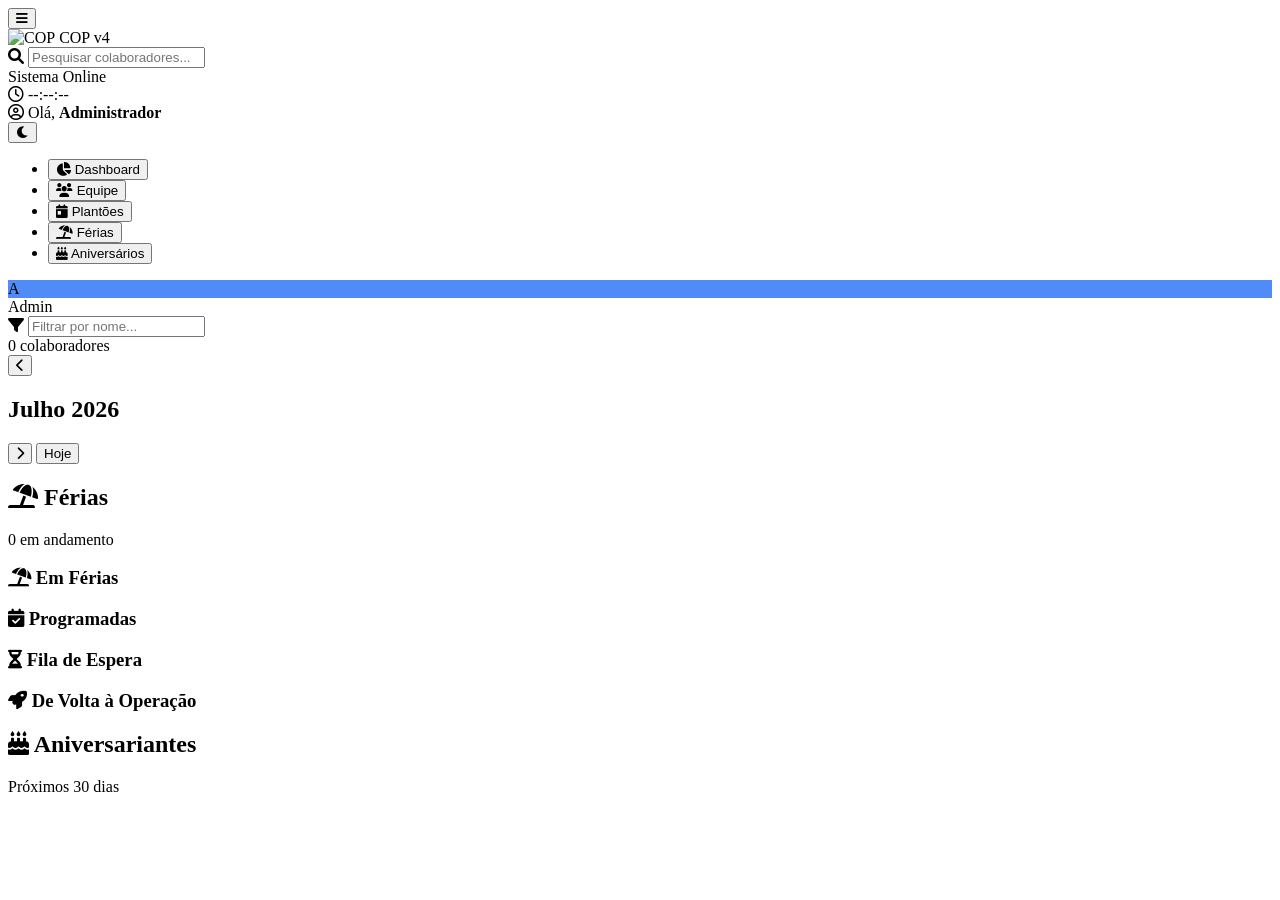
==== index.html @ 7350d695 "Add files via upload" ====
<!DOCTYPE html>
<html lang="pt-BR">
<head>
  <meta charset="UTF-8" />
  <meta name="viewport" content="width=device-width, initial-scale=1.0" />
  <title>Portal COP — v4</title>

  <!-- ===== FONTS & ICONS ===== -->
  <link rel="preconnect" href="https://fonts.googleapis.com" />
  <link rel="preconnect" href="https://fonts.gstatic.com" crossorigin />
  <link href="https://fonts.googleapis.com/css2?family=Inter:opsz,wght@14..32,400;14..32,500;14..32,600;14..32,700&display=swap" rel="stylesheet" />
  <link rel="stylesheet" href="https://cdnjs.cloudflare.com/ajax/libs/font-awesome/6.0.0-beta3/css/all.min.css" />

  <!-- ===== CSS (ETAPAS 2 a 6) ===== -->
  <link rel="stylesheet" href="css/style.css" />
  <link rel="stylesheet" href="css/dashboard.css" />
  <link rel="stylesheet" href="css/components.css" />
  <link rel="stylesheet" href="css/animations.css" />
  <link rel="stylesheet" href="css/dark-theme.css" />
</head>
<body>

  <!-- ============================================================
       HEADER PREMIUM
  ============================================================ -->
  <header class="app-header" id="appHeader">
    <div class="header-left">
      <button class="menu-toggle" id="menuToggle" aria-label="Abrir menu">
        <i class="fas fa-bars"></i>
      </button>
      <div class="logo-area">
        <img src="assets/logo.svg" alt="COP" class="logo-img" />
        <span class="logo-text">COP <span class="logo-version">v4</span></span>
      </div>
      <div class="header-search">
        <i class="fas fa-search search-icon"></i>
        <input type="text" id="globalSearch" placeholder="Pesquisar colaboradores..." />
      </div>
    </div>

    <div class="header-right">
      <div class="header-status">
        <span class="status-dot online"></span>
        <span class="status-label">Sistema Online</span>
      </div>
      <div class="header-clock" id="headerClock">
        <i class="far fa-clock"></i>
        <span id="clockDisplay">--:--:--</span>
      </div>
      <div class="header-greeting" id="greetingDisplay">
        <i class="far fa-user-circle"></i>
        <span>Olá, <strong>Administrador</strong></span>
      </div>
      <button class="theme-toggle" id="themeToggle" aria-label="Alternar tema">
        <i class="fas fa-moon"></i>
      </button>
    </div>
  </header>

  <!-- ============================================================
       LAYOUT PRINCIPAL
  ============================================================ -->
  <div class="app-layout">

    <!-- ===== SIDEBAR ===== -->
    <aside class="app-sidebar" id="appSidebar">
      <nav class="sidebar-nav">
        <ul>
          <li>
            <button class="sidebar-item active" data-tab="dashboard">
              <i class="fas fa-chart-pie"></i>
              <span>Dashboard</span>
            </button>
          </li>
          <li>
            <button class="sidebar-item" data-tab="equipe">
              <i class="fas fa-users"></i>
              <span>Equipe</span>
            </button>
          </li>
          <li>
            <button class="sidebar-item" data-tab="plantoes">
              <i class="fas fa-calendar-day"></i>
              <span>Plantões</span>
            </button>
          </li>
          <li>
            <button class="sidebar-item" data-tab="ferias">
              <i class="fas fa-umbrella-beach"></i>
              <span>Férias</span>
            </button>
          </li>
          <li>
            <button class="sidebar-item" data-tab="aniversarios">
              <i class="fas fa-birthday-cake"></i>
              <span>Aniversários</span>
            </button>
          </li>
        </ul>
      </nav>
      <div class="sidebar-footer">
        <div class="user-mini">
          <div class="avatar" style="background:#4f8cf7;">A</div>
          <span>Admin</span>
        </div>
      </div>
    </aside>

    <!-- ===== CONTEÚDO PRINCIPAL ===== -->
    <main class="app-content">

      <!-- ============================================================
           DASHBOARD
      ============================================================ -->
      <section class="tab-panel active" id="panel-dashboard">
     <div class="dashboard-grid" id="dashboardGrid">
         <div class="dashboard-card" id="card-colaboradores"></div>
         <div class="dashboard-card" id="card-plantoes-mes"></div>
         <div class="dashboard-card" id="card-ferias"></div>
         <div class="dashboard-card" id="card-aniversariantes"></div>
         <div class="dashboard-card" id="card-proximo-fds"></div>
         <div class="dashboard-card" id="card-avisos"></div>
    </div>        
        
      </section>

      <!-- ============================================================
           EQUIPE
      ============================================================ -->
      <section class="tab-panel" id="panel-equipe">
        <div class="team-toolbar">
          <div class="team-filter">
            <i class="fas fa-filter"></i>
            <input type="text" id="teamFilter" placeholder="Filtrar por nome..." />
          </div>
          <span class="team-count" id="teamCount">0 colaboradores</span>
        </div>
        <div class="team-grid" id="teamGrid"></div>
      </section>

      <!-- ============================================================
           PLANTÕES
      ============================================================ -->
      <section class="tab-panel" id="panel-plantoes">
        <div class="plantao-month-nav">
          <button id="plantPrev"><i class="fas fa-chevron-left"></i></button>
          <h2 id="plantMonthTitle">Julho 2026</h2>
          <button id="plantNext"><i class="fas fa-chevron-right"></i></button>
          <button id="plantToday" class="btn-today">Hoje</button>
        </div>
        <div id="plantaoContainer"></div>
      </section>

      <!-- ============================================================
           FÉRIAS
      ============================================================ -->
      <section class="tab-panel" id="panel-ferias">
        <div class="ferias-header">
          <h2><i class="fas fa-umbrella-beach"></i> Férias</h2>
          <span class="ferias-stats" id="feriasStats">0 em andamento</span>
        </div>

        <div class="ferias-kpis" id="feriasKpis"></div>

        <div class="ferias-section">
          <h3 class="ferias-section-title"><i class="fas fa-umbrella-beach"></i> Em Férias</h3>
          <div class="ferias-cards-grid" id="feriasEmAndamento"></div>
        </div>

        <div class="ferias-section">
          <h3 class="ferias-section-title"><i class="fas fa-calendar-check"></i> Programadas</h3>
          <div class="ferias-cards-grid" id="feriasProgramadas"></div>
        </div>

        <div class="ferias-section">
          <h3 class="ferias-section-title"><i class="fas fa-hourglass-half"></i> Fila de Espera</h3>
          <div class="ferias-cards-grid" id="feriasFilaEspera"></div>
        </div>

        <div class="ferias-section">
          <h3 class="ferias-section-title"><i class="fas fa-rocket"></i> De Volta à Operação</h3>
          <div class="ferias-cards-grid" id="feriasRetornaram"></div>
        </div>
      </section>

      <!-- ============================================================
           ANIVERSÁRIOS
      ============================================================ -->
      <section class="tab-panel" id="panel-aniversarios">
        <div class="aniversarios-header">
          <h2><i class="fas fa-birthday-cake"></i> Aniversariantes</h2>
          <span class="aniversarios-stats" id="anivStats">Próximos 30 dias</span>
        </div>
        <div class="aniversarios-grid" id="aniversariosGrid"></div>
      </section>

    </main>
  </div>

  <!-- ============================================================
       SCRIPTS (ETAPA 7)
  ============================================================ -->
  <script src="js/theme.js"></script>
  <script src="js/dashboard.js"></script>
  <script src="js/equipe.js"></script>
  <script src="js/plantoes.js"></script>
  <script src="js/ferias.js"></script>
  <script src="js/aniversarios.js"></script>
  <script src="js/app.js"></script>
</body>
</html>
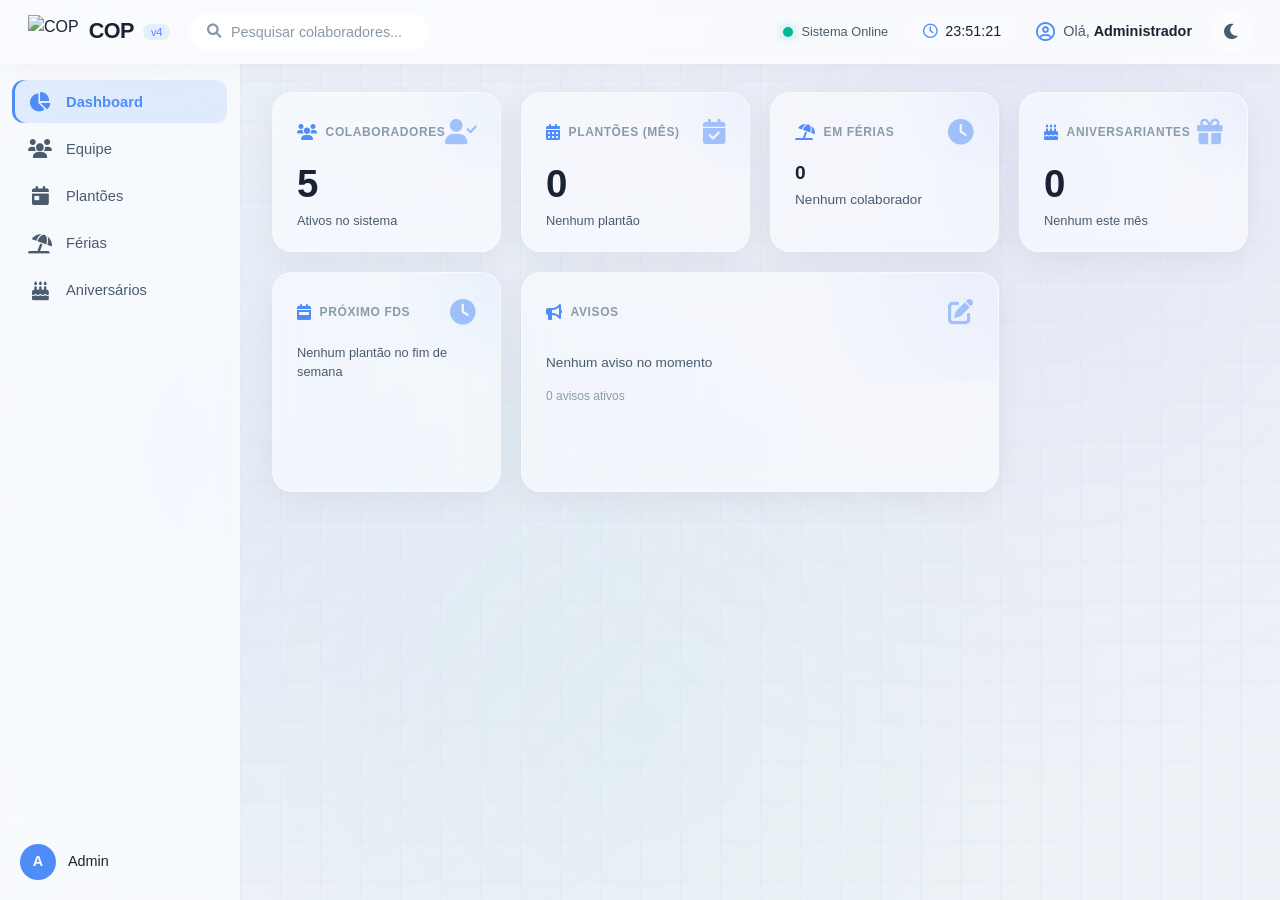
==== commit fc448dfc: "Update index.html" ====
--- a/index.html
+++ b/index.html
@@ -29,7 +29,7 @@
         <i class="fas fa-bars"></i>
       </button>
       <div class="logo-area">
-        <img src="assets/logo.svg" alt="COP" class="logo-img" />
+        <img src="assets/meu-logo.png" alt="COP" class="logo-img" />
         <span class="logo-text">COP <span class="logo-version">v4</span></span>
       </div>
       <div class="header-search">
@@ -208,4 +208,4 @@
   <script src="js/aniversarios.js"></script>
   <script src="js/app.js"></script>
 </body>
-</html>+</html>
--- a/css/style.css
+++ b/css/style.css
@@ -0,0 +1,601 @@
+/* ============================================================
+   css/style.css
+   ETAPA 2 — Layout base + fundo tecnológico + glassmorphism
+   ============================================================ */
+
+/* ===== RESET & VARIÁVEIS ===== */
+* {
+  margin: 0;
+  padding: 0;
+  box-sizing: border-box;
+}
+
+:root {
+  /* Cores primárias */
+  --primary: #4f8cf7;
+  --primary-dark: #3a6bd5;
+  --primary-light: #6da5ff;
+  --primary-glow: rgba(79, 140, 247, 0.3);
+
+  /* Neutras */
+  --bg-body: #eef2f7;
+  --bg-sidebar: rgba(255, 255, 255, 0.65);
+  --bg-glass: rgba(255, 255, 255, 0.55);
+  --bg-glass-hover: rgba(255, 255, 255, 0.75);
+  --border-glass: rgba(255, 255, 255, 0.35);
+  --shadow-glass: 0 8px 32px rgba(0, 0, 0, 0.06);
+  --shadow-hover: 0 16px 48px rgba(0, 0, 0, 0.12);
+
+  /* Texto */
+  --text-primary: #1a2332;
+  --text-secondary: #4a5b6e;
+  --text-muted: #8a9aa8;
+
+  /* Raios */
+  --radius: 20px;
+  --radius-sm: 12px;
+  --radius-xs: 8px;
+
+  /* Transições */
+  --transition: 0.3s cubic-bezier(0.4, 0, 0.2, 1);
+  --transition-slow: 0.6s cubic-bezier(0.4, 0, 0.2, 1);
+
+  /* Fundo tecnológico */
+  --tech-color-1: #4f8cf7;
+  --tech-color-2: #6c5ce7;
+  --tech-color-3: #00b894;
+}
+
+html,
+body {
+  height: 100%;
+  font-family: 'Inter', -apple-system, BlinkMacSystemFont, sans-serif;
+  background: var(--bg-body);
+  color: var(--text-primary);
+  line-height: 1.5;
+  overflow: hidden;
+}
+
+/* ============================================================
+   FUNDO TECNOLÓGICO ANIMADO
+   ============================================================ */
+body::before {
+  content: '';
+  position: fixed;
+  inset: 0;
+  z-index: 0;
+  background:
+    /* Grade tecnológica */
+    linear-gradient(rgba(79, 140, 247, 0.04) 1px, transparent 1px),
+    linear-gradient(90deg, rgba(79, 140, 247, 0.04) 1px, transparent 1px);
+  background-size: 40px 40px;
+  pointer-events: none;
+}
+
+body::after {
+  content: '';
+  position: fixed;
+  inset: 0;
+  z-index: 0;
+  background:
+    radial-gradient(circle at 20% 50%, rgba(79, 140, 247, 0.06) 0%, transparent 50%),
+    radial-gradient(circle at 80% 20%, rgba(108, 92, 231, 0.06) 0%, transparent 50%),
+    radial-gradient(circle at 50% 80%, rgba(0, 184, 148, 0.04) 0%, transparent 50%);
+  pointer-events: none;
+  animation: techPulse 8s ease-in-out infinite alternate;
+}
+
+@keyframes techPulse {
+  0% {
+    opacity: 0.6;
+    transform: scale(1);
+  }
+  100% {
+    opacity: 1;
+    transform: scale(1.02);
+  }
+}
+
+/* Linhas de dados animadas (efeito tech) */
+.tech-lines {
+  position: fixed;
+  inset: 0;
+  z-index: 0;
+  pointer-events: none;
+  overflow: hidden;
+}
+
+.tech-lines span {
+  position: absolute;
+  display: block;
+  width: 1px;
+  height: 100%;
+  background: linear-gradient(to bottom, transparent, rgba(79, 140, 247, 0.08), transparent);
+  animation: techLineMove 12s linear infinite;
+}
+
+.tech-lines span:nth-child(1) {
+  left: 10%;
+  animation-delay: 0s;
+}
+.tech-lines span:nth-child(2) {
+  left: 30%;
+  animation-delay: 2s;
+  height: 80%;
+  top: 10%;
+}
+.tech-lines span:nth-child(3) {
+  left: 55%;
+  animation-delay: 4s;
+}
+.tech-lines span:nth-child(4) {
+  left: 75%;
+  animation-delay: 1s;
+  height: 70%;
+  top: 15%;
+}
+.tech-lines span:nth-child(5) {
+  left: 92%;
+  animation-delay: 3.5s;
+}
+
+@keyframes techLineMove {
+  0% {
+    transform: translateY(-100%);
+    opacity: 0;
+  }
+  10% {
+    opacity: 1;
+  }
+  90% {
+    opacity: 1;
+  }
+  100% {
+    transform: translateY(100%);
+    opacity: 0;
+  }
+}
+
+/* ============================================================
+   LAYOUT PRINCIPAL
+   ============================================================ */
+.app-layout {
+  display: flex;
+  height: calc(100vh - 64px);
+  margin-top: 64px;
+  position: relative;
+  z-index: 1;
+}
+
+.app-content {
+  flex: 1;
+  padding: 28px 32px;
+  overflow-y: auto;
+  background: transparent;
+  position: relative;
+  z-index: 1;
+}
+
+/* ============================================================
+   HEADER PREMIUM
+   ============================================================ */
+.app-header {
+  position: fixed;
+  top: 0;
+  left: 0;
+  right: 0;
+  height: 64px;
+  z-index: 1000;
+  background: rgba(255, 255, 255, 0.72);
+  backdrop-filter: blur(20px) saturate(1.4);
+  border-bottom: 1px solid rgba(255, 255, 255, 0.4);
+  display: flex;
+  align-items: center;
+  justify-content: space-between;
+  padding: 0 28px;
+  box-shadow: 0 4px 24px rgba(0, 0, 0, 0.04);
+}
+
+.header-left {
+  display: flex;
+  align-items: center;
+  gap: 20px;
+  flex: 1;
+}
+
+.menu-toggle {
+  display: none;
+  background: transparent;
+  border: none;
+  font-size: 1.3rem;
+  color: var(--text-secondary);
+  cursor: pointer;
+  padding: 4px 8px;
+  border-radius: var(--radius-xs);
+  transition: var(--transition);
+}
+.menu-toggle:hover {
+  background: rgba(0, 0, 0, 0.05);
+}
+
+.logo-area {
+  display: flex;
+  align-items: center;
+  gap: 10px;
+}
+
+.logo-img {
+  height: 32px;
+  width: auto;
+}
+
+.logo-text {
+  font-size: 1.35rem;
+  font-weight: 700;
+  color: var(--text-primary);
+  letter-spacing: -0.5px;
+}
+.logo-version {
+  font-weight: 400;
+  font-size: 0.7rem;
+  color: var(--primary);
+  background: rgba(79, 140, 247, 0.12);
+  padding: 2px 8px;
+  border-radius: 30px;
+  margin-left: 4px;
+  vertical-align: middle;
+}
+
+.header-search {
+  display: flex;
+  align-items: center;
+  background: rgba(255, 255, 255, 0.5);
+  backdrop-filter: blur(4px);
+  border: 1px solid var(--border-glass);
+  border-radius: 30px;
+  padding: 0 16px;
+  transition: var(--transition);
+  min-width: 220px;
+}
+.header-search:focus-within {
+  background: rgba(255, 255, 255, 0.9);
+  border-color: var(--primary);
+  box-shadow: 0 0 0 4px var(--primary-glow);
+}
+.header-search .search-icon {
+  color: var(--text-muted);
+  font-size: 0.9rem;
+  margin-right: 10px;
+}
+.header-search input {
+  border: none;
+  background: transparent;
+  padding: 10px 0;
+  font-size: 0.9rem;
+  color: var(--text-primary);
+  width: 100%;
+  outline: none;
+  font-family: 'Inter', sans-serif;
+}
+.header-search input::placeholder {
+  color: var(--text-muted);
+}
+
+.header-right {
+  display: flex;
+  align-items: center;
+  gap: 20px;
+  flex-shrink: 0;
+}
+
+.header-status {
+  display: flex;
+  align-items: center;
+  gap: 8px;
+  font-size: 0.8rem;
+  color: var(--text-secondary);
+}
+.status-dot {
+  width: 10px;
+  height: 10px;
+  border-radius: 50%;
+  display: inline-block;
+}
+.status-dot.online {
+  background: #00b894;
+  box-shadow: 0 0 12px rgba(0, 184, 148, 0.5);
+  animation: dotPulse 2s ease-in-out infinite;
+}
+@keyframes dotPulse {
+  0%,
+  100% {
+    opacity: 1;
+    transform: scale(1);
+  }
+  50% {
+    opacity: 0.6;
+    transform: scale(0.85);
+  }
+}
+
+.header-clock {
+  display: flex;
+  align-items: center;
+  gap: 8px;
+  font-size: 0.9rem;
+  font-weight: 500;
+  color: var(--text-primary);
+  background: rgba(255, 255, 255, 0.3);
+  padding: 4px 14px;
+  border-radius: 30px;
+  border: 1px solid var(--border-glass);
+}
+.header-clock i {
+  color: var(--primary);
+}
+
+.header-greeting {
+  display: flex;
+  align-items: center;
+  gap: 8px;
+  font-size: 0.9rem;
+  color: var(--text-secondary);
+}
+.header-greeting i {
+  font-size: 1.2rem;
+  color: var(--primary);
+}
+.header-greeting strong {
+  color: var(--text-primary);
+}
+
+.theme-toggle {
+  background: rgba(255, 255, 255, 0.3);
+  border: 1px solid var(--border-glass);
+  border-radius: 50%;
+  width: 40px;
+  height: 40px;
+  display: flex;
+  align-items: center;
+  justify-content: center;
+  font-size: 1.1rem;
+  color: var(--text-secondary);
+  cursor: pointer;
+  transition: var(--transition);
+}
+.theme-toggle:hover {
+  background: rgba(79, 140, 247, 0.12);
+  color: var(--primary);
+  transform: rotate(12deg);
+}
+
+/* ============================================================
+   SIDEBAR
+   ============================================================ */
+.app-sidebar {
+  width: 240px;
+  min-width: 240px;
+  background: var(--bg-sidebar);
+  backdrop-filter: blur(20px) saturate(1.4);
+  border-right: 1px solid var(--border-glass);
+  display: flex;
+  flex-direction: column;
+  padding: 16px 0 12px 0;
+  transition: var(--transition);
+  z-index: 10;
+  height: 100%;
+  overflow-y: auto;
+}
+
+.sidebar-nav {
+  flex: 1;
+  padding: 0 12px;
+}
+.sidebar-nav ul {
+  list-style: none;
+  display: flex;
+  flex-direction: column;
+  gap: 4px;
+}
+
+.sidebar-item {
+  display: flex;
+  align-items: center;
+  gap: 14px;
+  padding: 12px 16px;
+  width: 100%;
+  border: none;
+  background: transparent;
+  color: var(--text-secondary);
+  font-size: 0.92rem;
+  font-weight: 500;
+  border-radius: var(--radius-sm);
+  cursor: pointer;
+  transition: var(--transition);
+  text-align: left;
+  font-family: 'Inter', sans-serif;
+}
+.sidebar-item i {
+  font-size: 1.2rem;
+  width: 24px;
+  text-align: center;
+  flex-shrink: 0;
+}
+.sidebar-item:hover {
+  background: rgba(79, 140, 247, 0.08);
+  color: var(--text-primary);
+}
+.sidebar-item.active {
+  background: rgba(79, 140, 247, 0.14);
+  color: var(--primary);
+  font-weight: 600;
+  box-shadow: inset 3px 0 0 var(--primary);
+}
+
+.sidebar-footer {
+  padding: 12px 16px 0 16px;
+  border-top: 1px solid var(--border-glass);
+  margin-top: 8px;
+}
+.user-mini {
+  display: flex;
+  align-items: center;
+  gap: 12px;
+  padding: 8px 4px;
+}
+.user-mini .avatar {
+  width: 36px;
+  height: 36px;
+  border-radius: 50%;
+  display: flex;
+  align-items: center;
+  justify-content: center;
+  color: #fff;
+  font-weight: 700;
+  font-size: 0.9rem;
+  flex-shrink: 0;
+}
+.user-mini span {
+  font-size: 0.9rem;
+  font-weight: 500;
+  color: var(--text-primary);
+}
+
+/* ============================================================
+   GLASSMORPHISM (utilitários)
+   ============================================================ */
+.glass {
+  background: var(--bg-glass);
+  backdrop-filter: blur(12px) saturate(1.3);
+  border: 1px solid var(--border-glass);
+  border-radius: var(--radius);
+  box-shadow: var(--shadow-glass);
+  transition: var(--transition);
+}
+.glass:hover {
+  background: var(--bg-glass-hover);
+  box-shadow: var(--shadow-hover);
+}
+
+/* ============================================================
+   TABS
+   ============================================================ */
+.tab-panel {
+  display: none;
+  animation: fadeSlideIn 0.4s ease;
+}
+.tab-panel.active {
+  display: block;
+}
+
+@keyframes fadeSlideIn {
+  0% {
+    opacity: 0;
+    transform: translateY(12px);
+  }
+  100% {
+    opacity: 1;
+    transform: translateY(0);
+  }
+}
+
+/* ============================================================
+   SCROLLBAR PERSONALIZADA
+   ============================================================ */
+.app-content::-webkit-scrollbar,
+.app-sidebar::-webkit-scrollbar {
+  width: 5px;
+}
+.app-content::-webkit-scrollbar-track,
+.app-sidebar::-webkit-scrollbar-track {
+  background: transparent;
+}
+.app-content::-webkit-scrollbar-thumb,
+.app-sidebar::-webkit-scrollbar-thumb {
+  background: rgba(79, 140, 247, 0.3);
+  border-radius: 10px;
+}
+.app-content::-webkit-scrollbar-thumb:hover,
+.app-sidebar::-webkit-scrollbar-thumb:hover {
+  background: rgba(79, 140, 247, 0.5);
+}
+
+/* ============================================================
+   RESPONSIVIDADE
+   ============================================================ */
+@media (max-width: 1024px) {
+  .app-content {
+    padding: 20px;
+  }
+  .header-search {
+    min-width: 140px;
+  }
+}
+
+@media (max-width: 768px) {
+  .app-header {
+    padding: 0 16px;
+  }
+  .menu-toggle {
+    display: block;
+  }
+  .header-search {
+    display: none;
+  }
+  .header-greeting {
+    display: none;
+  }
+  .header-status {
+    display: none;
+  }
+  .app-sidebar {
+    position: fixed;
+    top: 64px;
+    left: -280px;
+    width: 280px;
+    min-width: 280px;
+    height: calc(100vh - 64px);
+    border-right: 1px solid var(--border-glass);
+    border-radius: 0 16px 16px 0;
+    transition: left 0.3s cubic-bezier(0.4, 0, 0.2, 1);
+  }
+  .app-sidebar.open {
+    left: 0;
+  }
+  .app-content {
+    padding: 16px;
+  }
+  .app-layout {
+    margin-top: 64px;
+    height: calc(100vh - 64px);
+  }
+  .header-clock {
+    font-size: 0.75rem;
+    padding: 2px 10px;
+  }
+  .logo-text {
+    font-size: 1.1rem;
+  }
+  .logo-version {
+    font-size: 0.6rem;
+  }
+}
+
+@media (max-width: 480px) {
+  .app-header {
+    padding: 0 12px;
+  }
+  .header-clock span {
+    display: none;
+  }
+  .header-clock i {
+    margin-right: 0;
+  }
+  .app-content {
+    padding: 12px;
+  }
+  .sidebar-item {
+    font-size: 0.85rem;
+    padding: 10px 12px;
+  }
+}
--- a/css/dashboard.css
+++ b/css/dashboard.css
@@ -0,0 +1,417 @@
+/* ============================================================
+   css/dashboard.css
+   ETAPA 3 — Cards, KPIs, gráficos SVG
+   ============================================================ */
+
+/* ===== DASHBOARD GRID ===== */
+.dashboard-grid {
+  display: grid;
+  grid-template-columns: repeat(4, 1fr);
+  gap: 20px;
+  margin-bottom: 28px;
+}
+
+/* ===== CARDS ===== */
+.dashboard-card {
+  background: var(--bg-glass);
+  backdrop-filter: blur(12px) saturate(1.3);
+  border: 1px solid var(--border-glass);
+  border-radius: var(--radius);
+  padding: 20px 24px;
+  box-shadow: var(--shadow-glass);
+  transition: var(--transition);
+  position: relative;
+  overflow: hidden;
+  min-height: 120px;
+  display: flex;
+  flex-direction: column;
+}
+.dashboard-card:hover {
+  transform: translateY(-4px);
+  box-shadow: var(--shadow-hover);
+  background: var(--bg-glass-hover);
+}
+
+/* Efeito de brilho no canto */
+.dashboard-card::after {
+  content: '';
+  position: absolute;
+  top: -50%;
+  right: -50%;
+  width: 100%;
+  height: 100%;
+  background: radial-gradient(circle, rgba(79, 140, 247, 0.06) 0%, transparent 70%);
+  pointer-events: none;
+  transition: var(--transition);
+}
+.dashboard-card:hover::after {
+  transform: scale(1.2);
+}
+
+.dashboard-card .card-header {
+  display: flex;
+  align-items: center;
+  justify-content: space-between;
+  margin-bottom: 8px;
+}
+.dashboard-card .card-title {
+  font-size: 0.75rem;
+  text-transform: uppercase;
+  letter-spacing: 0.05em;
+  color: var(--text-muted);
+  font-weight: 600;
+  display: flex;
+  align-items: center;
+  gap: 8px;
+}
+.dashboard-card .card-title i {
+  font-size: 1rem;
+  color: var(--primary);
+}
+.dashboard-card .card-icon {
+  font-size: 1.6rem;
+  color: var(--primary);
+  opacity: 0.5;
+}
+
+.dashboard-card .card-value {
+  font-size: 2.4rem;
+  font-weight: 700;
+  color: var(--text-primary);
+  line-height: 1.2;
+  margin-top: 2px;
+}
+.dashboard-card .card-value .suffix {
+  font-size: 1rem;
+  font-weight: 400;
+  color: var(--text-muted);
+  margin-left: 4px;
+}
+
+.dashboard-card .card-sub {
+  font-size: 0.8rem;
+  color: var(--text-secondary);
+  margin-top: 4px;
+}
+
+.dashboard-card .card-trend {
+  display: inline-flex;
+  align-items: center;
+  gap: 4px;
+  font-size: 0.75rem;
+  font-weight: 600;
+  padding: 2px 10px;
+  border-radius: 30px;
+  margin-top: 6px;
+}
+.dashboard-card .card-trend.up {
+  color: #00b894;
+  background: rgba(0, 184, 148, 0.12);
+}
+.dashboard-card .card-trend.down {
+  color: #e17055;
+  background: rgba(225, 112, 85, 0.12);
+}
+
+/* ===== KPI ANIMADO ===== */
+.kpi-number {
+  display: inline-block;
+  animation: kpiCount 1.2s ease-out forwards;
+}
+@keyframes kpiCount {
+  0% {
+    opacity: 0;
+    transform: scale(0.6);
+  }
+  60% {
+    opacity: 1;
+    transform: scale(1.05);
+  }
+  100% {
+    transform: scale(1);
+  }
+}
+
+/* ===== CARDS ESPECÍFICOS ===== */
+.dashboard-card.highlight {
+  background: linear-gradient(135deg, rgba(79, 140, 247, 0.08), rgba(108, 92, 231, 0.08));
+  border-color: var(--primary);
+}
+.dashboard-card.highlight .card-value {
+  color: var(--primary);
+}
+
+/* ===== GRÁFICOS ===== */
+.charts-row {
+  display: grid;
+  grid-template-columns: 1fr 1fr;
+  gap: 24px;
+  margin-bottom: 28px;
+}
+
+.chart-card {
+  background: var(--bg-glass);
+  backdrop-filter: blur(12px) saturate(1.3);
+  border: 1px solid var(--border-glass);
+  border-radius: var(--radius);
+  padding: 20px 24px;
+  box-shadow: var(--shadow-glass);
+  transition: var(--transition);
+}
+.chart-card:hover {
+  box-shadow: var(--shadow-hover);
+  background: var(--bg-glass-hover);
+}
+
+.chart-header {
+  display: flex;
+  align-items: center;
+  justify-content: space-between;
+  margin-bottom: 16px;
+}
+.chart-header h3 {
+  font-size: 0.95rem;
+  font-weight: 600;
+  color: var(--text-primary);
+  display: flex;
+  align-items: center;
+  gap: 8px;
+}
+.chart-header h3 i {
+  color: var(--primary);
+  font-size: 1rem;
+}
+.chart-badge {
+  font-size: 0.7rem;
+  font-weight: 600;
+  color: var(--text-muted);
+  background: rgba(0, 0, 0, 0.04);
+  padding: 2px 12px;
+  border-radius: 30px;
+}
+
+.chart-body {
+  width: 100%;
+  height: 160px;
+  display: flex;
+  align-items: flex-end;
+  justify-content: center;
+}
+
+.chart-body svg {
+  width: 100%;
+  height: 100%;
+  display: block;
+}
+
+/* Estilos para barras do gráfico */
+.bar-group {
+  transition: var(--transition);
+}
+.bar-group:hover {
+  opacity: 0.8;
+}
+.bar-rect {
+  rx: 4;
+  transition: var(--transition);
+}
+.bar-rect:hover {
+  filter: brightness(1.2);
+}
+.bar-label {
+  font-size: 8px;
+  fill: var(--text-muted);
+  font-weight: 500;
+  text-anchor: middle;
+}
+
+/* Linhas do gráfico de férias */
+.line-chart {
+  stroke: var(--primary);
+  stroke-width: 2.5;
+  fill: none;
+  stroke-linecap: round;
+  stroke-linejoin: round;
+}
+.line-chart-area {
+  fill: url(#areaGrad);
+  opacity: 0.2;
+}
+.dot-chart {
+  fill: var(--primary);
+  stroke: #fff;
+  stroke-width: 2;
+  transition: var(--transition);
+}
+.dot-chart:hover {
+  r: 6;
+  fill: var(--primary-dark);
+}
+
+/* ===== CALENDÁRIO PREVIEW ===== */
+.calendar-preview {
+  background: var(--bg-glass);
+  backdrop-filter: blur(12px) saturate(1.3);
+  border: 1px solid var(--border-glass);
+  border-radius: var(--radius);
+  padding: 20px 24px;
+  box-shadow: var(--shadow-glass);
+  transition: var(--transition);
+  margin-top: 8px;
+}
+.calendar-preview:hover {
+  box-shadow: var(--shadow-hover);
+  background: var(--bg-glass-hover);
+}
+
+.calendar-header {
+  display: flex;
+  align-items: center;
+  justify-content: space-between;
+  margin-bottom: 16px;
+}
+.calendar-header button {
+  background: rgba(255, 255, 255, 0.3);
+  border: 1px solid var(--border-glass);
+  border-radius: 50%;
+  width: 32px;
+  height: 32px;
+  display: flex;
+  align-items: center;
+  justify-content: center;
+  cursor: pointer;
+  color: var(--text-secondary);
+  transition: var(--transition);
+}
+.calendar-header button:hover {
+  background: var(--primary);
+  color: #fff;
+  border-color: var(--primary);
+}
+.calendar-header span {
+  font-weight: 600;
+  font-size: 1rem;
+  color: var(--text-primary);
+}
+
+.calendar-grid {
+  display: grid;
+  grid-template-columns: repeat(7, 1fr);
+  gap: 4px;
+}
+.calendar-grid .cal-day-name {
+  font-size: 0.65rem;
+  text-transform: uppercase;
+  color: var(--text-muted);
+  font-weight: 600;
+  text-align: center;
+  padding: 6px 0;
+}
+.calendar-grid .cal-day {
+  text-align: center;
+  padding: 6px 0;
+  font-size: 0.85rem;
+  font-weight: 500;
+  color: var(--text-secondary);
+  border-radius: var(--radius-xs);
+  transition: var(--transition);
+  cursor: default;
+}
+.calendar-grid .cal-day:hover {
+  background: rgba(79, 140, 247, 0.08);
+}
+.calendar-grid .cal-day.today {
+  background: var(--primary);
+  color: #fff;
+  font-weight: 700;
+  box-shadow: 0 4px 12px var(--primary-glow);
+}
+.calendar-grid .cal-day.other-month {
+  color: var(--text-muted);
+  opacity: 0.4;
+}
+.calendar-grid .cal-day.has-event {
+  position: relative;
+}
+.calendar-grid .cal-day.has-event::after {
+  content: '';
+  position: absolute;
+  bottom: 2px;
+  left: 50%;
+  transform: translateX(-50%);
+  width: 4px;
+  height: 4px;
+  border-radius: 50%;
+  background: var(--primary);
+}
+/* ===== CARD DE AVISOS (maior, destacado) ===== */
+#card-avisos {
+  grid-column: span 2;
+  min-height: 220px;
+}
+
+@media (max-width: 1024px) {
+  #card-avisos {
+    grid-column: span 2;
+  }
+}
+
+@media (max-width: 768px) {
+  #card-avisos {
+    grid-column: span 1;
+    min-height: auto;
+  }
+}
+
+/* ===== RESPONSIVIDADE ===== */
+@media (max-width: 1200px) {
+  .dashboard-grid {
+    grid-template-columns: repeat(2, 1fr);
+  }
+  .charts-row {
+    grid-template-columns: 1fr;
+  }
+}
+
+@media (max-width: 768px) {
+  .dashboard-grid {
+    grid-template-columns: 1fr;
+    gap: 16px;
+  }
+  .dashboard-card {
+    padding: 16px 20px;
+    min-height: 100px;
+  }
+  .dashboard-card .card-value {
+    font-size: 1.8rem;
+  }
+  .chart-card {
+    padding: 16px;
+  }
+  .chart-body {
+    height: 120px;
+  }
+  .calendar-preview {
+    padding: 16px;
+  }
+  .calendar-grid .cal-day {
+    font-size: 0.75rem;
+    padding: 4px 0;
+  }
+}
+
+@media (max-width: 480px) {
+  .dashboard-card .card-value {
+    font-size: 1.5rem;
+  }
+  .dashboard-card .card-title {
+    font-size: 0.65rem;
+  }
+  .chart-header h3 {
+    font-size: 0.85rem;
+  }
+  .calendar-grid .cal-day {
+    font-size: 0.7rem;
+    padding: 2px 0;
+  }
+}
--- a/css/components.css
+++ b/css/components.css
@@ -0,0 +1,676 @@
+/* ============================================================
+   css/components.css
+   ETAPA 4 — Equipe, Férias, Plantões, Aniversários
+   (com ajustes para card Avisos)
+   ============================================================ */
+
+/* ============================================================
+   EQUIPE
+   ============================================================ */
+.team-toolbar {
+  display: flex;
+  align-items: center;
+  justify-content: space-between;
+  gap: 16px;
+  margin-bottom: 24px;
+  flex-wrap: wrap;
+}
+
+.team-filter {
+  display: flex;
+  align-items: center;
+  background: var(--bg-glass);
+  backdrop-filter: blur(4px);
+  border: 1px solid var(--border-glass);
+  border-radius: 30px;
+  padding: 0 16px;
+  transition: var(--transition);
+  flex: 1;
+  max-width: 320px;
+}
+.team-filter:focus-within {
+  background: rgba(255, 255, 255, 0.9);
+  border-color: var(--primary);
+  box-shadow: 0 0 0 4px var(--primary-glow);
+}
+.team-filter i {
+  color: var(--text-muted);
+  margin-right: 10px;
+  font-size: 0.9rem;
+}
+.team-filter input {
+  border: none;
+  background: transparent;
+  padding: 10px 0;
+  font-size: 0.9rem;
+  color: var(--text-primary);
+  width: 100%;
+  outline: none;
+  font-family: 'Inter', sans-serif;
+}
+.team-filter input::placeholder {
+  color: var(--text-muted);
+}
+
+.team-count {
+  font-size: 0.85rem;
+  color: var(--text-muted);
+  font-weight: 500;
+  white-space: nowrap;
+}
+
+.team-grid {
+  display: grid;
+  grid-template-columns: repeat(auto-fill, minmax(260px, 1fr));
+  gap: 20px;
+}
+
+.team-card {
+  background: var(--bg-glass);
+  backdrop-filter: blur(12px) saturate(1.3);
+  border: 1px solid var(--border-glass);
+  border-radius: var(--radius-sm);
+  padding: 20px 24px;
+  box-shadow: var(--shadow-glass);
+  transition: var(--transition);
+  display: flex;
+  align-items: center;
+  gap: 16px;
+}
+.team-card:hover {
+  transform: translateY(-3px);
+  box-shadow: var(--shadow-hover);
+  background: var(--bg-glass-hover);
+}
+
+.team-card .avatar {
+  width: 52px;
+  height: 52px;
+  border-radius: 50%;
+  display: flex;
+  align-items: center;
+  justify-content: center;
+  font-size: 1.4rem;
+  font-weight: 700;
+  color: #fff;
+  flex-shrink: 0;
+  background: var(--primary);
+  position: relative;
+}
+.team-card .avatar .status-badge {
+  position: absolute;
+  bottom: 0;
+  right: 0;
+  width: 14px;
+  height: 14px;
+  border-radius: 50%;
+  border: 2px solid #fff;
+}
+.team-card .avatar .status-badge.online {
+  background: #00b894;
+}
+.team-card .avatar .status-badge.offline {
+  background: #b2bec3;
+}
+
+.team-card .team-info {
+  flex: 1;
+  min-width: 0;
+}
+.team-card .team-name {
+  font-weight: 700;
+  font-size: 1rem;
+  color: var(--text-primary);
+  margin-bottom: 2px;
+}
+.team-card .team-horario {
+  font-size: 0.82rem;
+  color: var(--text-secondary);
+  display: flex;
+  align-items: center;
+  gap: 6px;
+}
+.team-card .team-horario i {
+  color: var(--primary);
+  font-size: 0.75rem;
+}
+.team-card .team-role {
+  font-size: 0.7rem;
+  text-transform: uppercase;
+  letter-spacing: 0.04em;
+  color: var(--text-muted);
+  background: rgba(0, 0, 0, 0.04);
+  padding: 2px 10px;
+  border-radius: 30px;
+  display: inline-block;
+  margin-top: 4px;
+}
+
+/* ============================================================
+   PLANTÕES
+   ============================================================ */
+.plantao-month-nav {
+  display: flex;
+  align-items: center;
+  gap: 12px;
+  margin-bottom: 24px;
+  flex-wrap: wrap;
+}
+.plantao-month-nav button {
+  background: var(--bg-glass);
+  border: 1px solid var(--border-glass);
+  border-radius: 30px;
+  padding: 8px 16px;
+  font-size: 0.9rem;
+  font-weight: 500;
+  color: var(--text-secondary);
+  cursor: pointer;
+  transition: var(--transition);
+  font-family: 'Inter', sans-serif;
+}
+.plantao-month-nav button:hover {
+  background: var(--primary);
+  color: #fff;
+  border-color: var(--primary);
+  box-shadow: 0 4px 12px var(--primary-glow);
+}
+.plantao-month-nav h2 {
+  font-size: 1.3rem;
+  font-weight: 700;
+  color: var(--text-primary);
+  flex: 1;
+  min-width: 120px;
+  text-align: center;
+}
+.plantao-month-nav .btn-today {
+  background: rgba(79, 140, 247, 0.1);
+  color: var(--primary);
+  border-color: var(--primary);
+  font-weight: 600;
+}
+.plantao-month-nav .btn-today:hover {
+  background: var(--primary);
+  color: #fff;
+}
+
+/* Container de plantões */
+#plantaoContainer {
+  display: flex;
+  flex-direction: column;
+  gap: 24px;
+}
+
+.plantao-weekend-group {
+  background: var(--bg-glass);
+  backdrop-filter: blur(12px) saturate(1.3);
+  border: 1px solid var(--border-glass);
+  border-radius: var(--radius);
+  padding: 20px 24px;
+  box-shadow: var(--shadow-glass);
+  transition: var(--transition);
+}
+.plantao-weekend-group:hover {
+  box-shadow: var(--shadow-hover);
+  background: var(--bg-glass-hover);
+}
+
+.plantao-weekend-group h3 {
+  font-size: 1rem;
+  font-weight: 600;
+  color: var(--text-primary);
+  margin-bottom: 16px;
+  padding-bottom: 12px;
+  border-bottom: 2px solid var(--border-glass);
+  display: flex;
+  align-items: center;
+  gap: 8px;
+}
+.plantao-weekend-group h3 i {
+  color: var(--primary);
+}
+
+.plantao-weekend-row {
+  display: grid;
+  grid-template-columns: 1fr 1fr;
+  gap: 20px;
+}
+
+.plantao-day-block {
+  background: rgba(255, 255, 255, 0.3);
+  border-radius: var(--radius-sm);
+  padding: 16px 18px;
+}
+.plantao-day-block h4 {
+  font-size: 0.9rem;
+  font-weight: 600;
+  color: var(--text-primary);
+  margin-bottom: 4px;
+  display: flex;
+  align-items: center;
+  gap: 6px;
+}
+.plantao-day-block h4 i {
+  color: var(--primary);
+}
+.plantao-day-block .day-date {
+  font-size: 0.8rem;
+  color: var(--text-muted);
+  margin-bottom: 10px;
+}
+
+.plantao-day-block ul {
+  list-style: none;
+  padding: 0;
+  margin: 0;
+}
+.plantao-day-block ul li {
+  display: flex;
+  justify-content: space-between;
+  padding: 6px 0;
+  border-bottom: 1px solid rgba(0, 0, 0, 0.04);
+  font-size: 0.9rem;
+}
+.plantao-day-block ul li:last-child {
+  border-bottom: none;
+}
+.plantao-day-block ul li .colab-name {
+  font-weight: 500;
+  color: var(--text-primary);
+}
+.plantao-day-block ul li .colab-time {
+  color: var(--text-secondary);
+  font-size: 0.8rem;
+}
+.plantao-day-block .no-data {
+  color: var(--text-muted);
+  font-size: 0.85rem;
+  padding: 8px 0;
+  font-style: italic;
+}
+
+/* ============================================================
+   FÉRIAS
+   ============================================================ */
+.ferias-header {
+  display: flex;
+  align-items: center;
+  justify-content: space-between;
+  margin-bottom: 24px;
+  flex-wrap: wrap;
+  gap: 12px;
+}
+.ferias-header h2 {
+  font-size: 1.3rem;
+  font-weight: 700;
+  color: var(--text-primary);
+  display: flex;
+  align-items: center;
+  gap: 10px;
+}
+.ferias-header h2 i {
+  color: var(--primary);
+}
+.ferias-stats {
+  font-size: 0.85rem;
+  color: var(--text-secondary);
+  background: var(--bg-glass);
+  padding: 6px 16px;
+  border-radius: 30px;
+  border: 1px solid var(--border-glass);
+}
+
+.ferias-grid {
+  display: grid;
+  grid-template-columns: repeat(auto-fill, minmax(280px, 1fr));
+  gap: 20px;
+}
+
+.feria-card {
+  background: var(--bg-glass);
+  backdrop-filter: blur(12px) saturate(1.3);
+  border: 1px solid var(--border-glass);
+  border-radius: var(--radius-sm);
+  padding: 20px 24px;
+  box-shadow: var(--shadow-glass);
+  transition: var(--transition);
+  border-left: 4px solid var(--primary);
+}
+.feria-card:hover {
+  transform: translateY(-3px);
+  box-shadow: var(--shadow-hover);
+  background: var(--bg-glass-hover);
+}
+
+.feria-card .feria-top {
+  display: flex;
+  justify-content: space-between;
+  align-items: flex-start;
+  margin-bottom: 8px;
+}
+.feria-card .feria-nome {
+  font-weight: 700;
+  font-size: 1.05rem;
+  color: var(--text-primary);
+}
+.feria-card .feria-status {
+  font-size: 0.65rem;
+  font-weight: 600;
+  text-transform: uppercase;
+  padding: 2px 12px;
+  border-radius: 30px;
+  letter-spacing: 0.03em;
+}
+.feria-card .feria-status.ativa {
+  background: #d4edda;
+  color: #155724;
+}
+.feria-card .feria-status.futura {
+  background: #cce5ff;
+  color: #004085;
+}
+.feria-card .feria-status.passada {
+  background: #f8d7da;
+  color: #721c24;
+}
+
+.feria-card .feria-periodo {
+  font-size: 0.9rem;
+  color: var(--text-secondary);
+  margin-bottom: 8px;
+}
+.feria-card .feria-periodo i {
+  margin-right: 6px;
+  color: var(--primary);
+}
+
+/* Barra de progresso das férias */
+.feria-progress {
+  margin-top: 10px;
+}
+.feria-progress .progress-label {
+  display: flex;
+  justify-content: space-between;
+  font-size: 0.7rem;
+  color: var(--text-muted);
+  margin-bottom: 4px;
+}
+.feria-progress .progress-track {
+  height: 4px;
+  background: rgba(0, 0, 0, 0.06);
+  border-radius: 10px;
+  overflow: hidden;
+}
+.feria-progress .progress-bar {
+  height: 100%;
+  border-radius: 10px;
+  background: linear-gradient(90deg, var(--primary), var(--primary-light));
+  transition: width 1s ease;
+  width: 0%;
+}
+
+/* ============================================================
+   ANIVERSÁRIOS
+   ============================================================ */
+.aniversarios-header {
+  display: flex;
+  align-items: center;
+  justify-content: space-between;
+  margin-bottom: 24px;
+  flex-wrap: wrap;
+  gap: 12px;
+}
+.aniversarios-header h2 {
+  font-size: 1.3rem;
+  font-weight: 700;
+  color: var(--text-primary);
+  display: flex;
+  align-items: center;
+  gap: 10px;
+}
+.aniversarios-header h2 i {
+  color: var(--primary);
+}
+.aniversarios-stats {
+  font-size: 0.85rem;
+  color: var(--text-secondary);
+  background: var(--bg-glass);
+  padding: 6px 16px;
+  border-radius: 30px;
+  border: 1px solid var(--border-glass);
+}
+
+.aniversarios-grid {
+  display: grid;
+  grid-template-columns: repeat(auto-fill, minmax(200px, 1fr));
+  gap: 20px;
+}
+
+.aniversario-card {
+  background: var(--bg-glass);
+  backdrop-filter: blur(12px) saturate(1.3);
+  border: 1px solid var(--border-glass);
+  border-radius: var(--radius-sm);
+  padding: 20px;
+  text-align: center;
+  box-shadow: var(--shadow-glass);
+  transition: var(--transition);
+}
+.aniversario-card:hover {
+  transform: translateY(-4px);
+  box-shadow: var(--shadow-hover);
+  background: var(--bg-glass-hover);
+}
+.aniversario-card.destaque {
+  background: linear-gradient(135deg, rgba(253, 203, 110, 0.15), rgba(253, 203, 110, 0.05));
+  border: 2px solid #fdcb6e;
+}
+
+.aniversario-card .aniversario-avatar {
+  width: 64px;
+  height: 64px;
+  border-radius: 50%;
+  margin: 0 auto 10px;
+  display: flex;
+  align-items: center;
+  justify-content: center;
+  font-size: 2rem;
+  font-weight: 700;
+  color: #fff;
+  background: var(--primary);
+  box-shadow: 0 4px 16px var(--primary-glow);
+}
+.aniversario-card .aniversario-nome {
+  font-weight: 700;
+  font-size: 1rem;
+  color: var(--text-primary);
+}
+.aniversario-card .aniversario-data {
+  font-size: 0.85rem;
+  color: var(--text-secondary);
+  margin-top: 2px;
+}
+.aniversario-card .aniversario-contador {
+  font-size: 0.8rem;
+  font-weight: 600;
+  color: var(--primary);
+  margin-top: 8px;
+  background: rgba(79, 140, 247, 0.08);
+  padding: 4px 12px;
+  border-radius: 30px;
+  display: inline-block;
+}
+/* ============================================================
+   FÉRIAS — KPIs, SEÇÕES E CARDS EXTRAS
+   ============================================================ */
+.ferias-kpis {
+  display: grid;
+  grid-template-columns: repeat(auto-fit, minmax(160px, 1fr));
+  gap: 16px;
+  margin-bottom: 28px;
+}
+.ferias-kpi-card {
+  background: var(--bg-glass);
+  backdrop-filter: blur(12px) saturate(1.3);
+  border: 1px solid var(--border-glass);
+  border-radius: var(--radius-sm);
+  padding: 16px 20px;
+  text-align: center;
+  box-shadow: var(--shadow-glass);
+  transition: var(--transition);
+  border-top: 3px solid var(--primary);
+}
+.ferias-kpi-card:hover {
+  transform: translateY(-3px);
+  box-shadow: var(--shadow-hover);
+}
+.ferias-kpi-card .kpi-icon {
+  font-size: 1.3rem;
+  color: var(--primary);
+  margin-bottom: 6px;
+}
+.ferias-kpi-card .kpi-value {
+  font-size: 1.8rem;
+  font-weight: 700;
+  color: var(--text-primary);
+}
+.ferias-kpi-card .kpi-label {
+  font-size: 0.78rem;
+  color: var(--text-secondary);
+  margin-top: 2px;
+}
+
+.ferias-section {
+  margin-bottom: 32px;
+}
+.ferias-section-title {
+  font-size: 1rem;
+  font-weight: 600;
+  color: var(--text-primary);
+  display: flex;
+  align-items: center;
+  gap: 8px;
+  margin-bottom: 16px;
+  padding-bottom: 10px;
+  border-bottom: 2px solid var(--border-glass);
+}
+.ferias-section-title i {
+  color: var(--primary);
+}
+.ferias-cards-grid {
+  display: grid;
+  grid-template-columns: repeat(auto-fill, minmax(260px, 1fr));
+  gap: 20px;
+}
+.ferias-cards-grid .no-data {
+  color: var(--text-muted);
+  font-style: italic;
+  font-size: 0.9rem;
+  grid-column: 1 / -1;
+}
+
+.feria-card .feria-status.espera {
+  background: rgba(108, 92, 231, 0.12);
+  color: #6c5ce7;
+}
+.feria-card.retorno-card {
+  border-left: 4px solid #00b894;
+}
+.feria-card .feria-mensagem {
+  font-size: 0.85rem;
+  color: var(--text-secondary);
+  font-style: italic;
+  margin-top: 10px;
+  line-height: 1.5;
+}
+
+/* ============================================================
+   CARD DE AVISOS (expandido)
+   ============================================================ */
+.dashboard-card:last-child .card-sub {
+  font-size: 0.75rem;
+  color: var(--text-muted);
+}
+.dashboard-card:last-child ul li {
+  font-size: 0.85rem;
+  color: var(--text-secondary);
+  padding: 6px 0;
+  border-bottom: 1px solid rgba(0, 0, 0, 0.05);
+}
+.dashboard-card:last-child ul li:last-child {
+  border-bottom: none;
+}
+.dashboard-card:last-child ul {
+  margin: 0;
+  padding: 0;
+  list-style: none;
+}
+
+/* ============================================================
+   RESPONSIVIDADE
+   ============================================================ */
+@media (max-width: 1024px) {
+  .plantao-weekend-row {
+    grid-template-columns: 1fr;
+  }
+}
+
+@media (max-width: 768px) {
+  .team-grid,
+  .ferias-grid,
+  .aniversarios-grid {
+    grid-template-columns: 1fr;
+  }
+  .team-toolbar {
+    flex-direction: column;
+    align-items: stretch;
+  }
+  .team-filter {
+    max-width: 100%;
+  }
+  .plantao-month-nav {
+    justify-content: center;
+  }
+  .plantao-month-nav h2 {
+    font-size: 1rem;
+    min-width: 80px;
+  }
+  .plantao-month-nav button {
+    padding: 6px 12px;
+    font-size: 0.8rem;
+  }
+  .plantao-weekend-group {
+    padding: 16px;
+  }
+  .plantao-day-block {
+    padding: 12px;
+  }
+  .ferias-header,
+  .aniversarios-header {
+    flex-direction: column;
+    align-items: flex-start;
+  }
+}
+
+@media (max-width: 480px) {
+  .team-card {
+    flex-direction: column;
+    text-align: center;
+    padding: 16px;
+  }
+  .team-card .team-info {
+    width: 100%;
+  }
+  .team-card .team-horario {
+    justify-content: center;
+  }
+  .plantao-day-block ul li {
+    flex-direction: column;
+    align-items: flex-start;
+    gap: 2px;
+  }
+  .aniversario-card .aniversario-avatar {
+    width: 50px;
+    height: 50px;
+    font-size: 1.6rem;
+  }
+}
--- a/css/animations.css
+++ b/css/animations.css
@@ -0,0 +1,523 @@
+/* ============================================================
+   css/animations.css
+   ETAPA 5 — Todas as animações
+   ============================================================ */
+
+/* ===== ANIMAÇÕES DE ENTRADA ===== */
+@keyframes fadeIn {
+  0% {
+    opacity: 0;
+  }
+  100% {
+    opacity: 1;
+  }
+}
+
+@keyframes fadeInUp {
+  0% {
+    opacity: 0;
+    transform: translateY(20px);
+  }
+  100% {
+    opacity: 1;
+    transform: translateY(0);
+  }
+}
+
+@keyframes fadeInDown {
+  0% {
+    opacity: 0;
+    transform: translateY(-20px);
+  }
+  100% {
+    opacity: 1;
+    transform: translateY(0);
+  }
+}
+
+@keyframes fadeInLeft {
+  0% {
+    opacity: 0;
+    transform: translateX(-30px);
+  }
+  100% {
+    opacity: 1;
+    transform: translateX(0);
+  }
+}
+
+@keyframes fadeInRight {
+  0% {
+    opacity: 0;
+    transform: translateX(30px);
+  }
+  100% {
+    opacity: 1;
+    transform: translateX(0);
+  }
+}
+
+@keyframes scaleIn {
+  0% {
+    opacity: 0;
+    transform: scale(0.85);
+  }
+  100% {
+    opacity: 1;
+    transform: scale(1);
+  }
+}
+
+@keyframes slideUp {
+  0% {
+    opacity: 0;
+    transform: translateY(40px) scale(0.95);
+  }
+  100% {
+    opacity: 1;
+    transform: translateY(0) scale(1);
+  }
+}
+
+/* ===== ANIMAÇÕES DE CARDS ===== */
+.dashboard-card {
+  animation: fadeInUp 0.6s ease forwards;
+  opacity: 0;
+}
+.dashboard-card:nth-child(1) {
+  animation-delay: 0.05s;
+}
+.dashboard-card:nth-child(2) {
+  animation-delay: 0.10s;
+}
+.dashboard-card:nth-child(3) {
+  animation-delay: 0.15s;
+}
+.dashboard-card:nth-child(4) {
+  animation-delay: 0.20s;
+}
+.dashboard-card:nth-child(5) {
+  animation-delay: 0.25s;
+}
+.dashboard-card:nth-child(6) {
+  animation-delay: 0.30s;
+}
+
+.chart-card {
+  animation: fadeInUp 0.7s ease forwards;
+  opacity: 0;
+}
+.chart-card:nth-child(1) {
+  animation-delay: 0.15s;
+}
+.chart-card:nth-child(2) {
+  animation-delay: 0.25s;
+}
+
+.calendar-preview {
+  animation: fadeInUp 0.7s ease forwards;
+  opacity: 0;
+  animation-delay: 0.2s;
+}
+
+.team-card {
+  animation: scaleIn 0.4s ease forwards;
+  opacity: 0;
+}
+.team-card:nth-child(1) {
+  animation-delay: 0.02s;
+}
+.team-card:nth-child(2) {
+  animation-delay: 0.04s;
+}
+.team-card:nth-child(3) {
+  animation-delay: 0.06s;
+}
+.team-card:nth-child(4) {
+  animation-delay: 0.08s;
+}
+.team-card:nth-child(5) {
+  animation-delay: 0.10s;
+}
+.team-card:nth-child(6) {
+  animation-delay: 0.12s;
+}
+.team-card:nth-child(7) {
+  animation-delay: 0.14s;
+}
+.team-card:nth-child(8) {
+  animation-delay: 0.16s;
+}
+.team-card:nth-child(9) {
+  animation-delay: 0.18s;
+}
+.team-card:nth-child(10) {
+  animation-delay: 0.20s;
+}
+.team-card:nth-child(11) {
+  animation-delay: 0.22s;
+}
+.team-card:nth-child(12) {
+  animation-delay: 0.24s;
+}
+
+.feria-card {
+  animation: fadeInLeft 0.5s ease forwards;
+  opacity: 0;
+}
+.feria-card:nth-child(1) {
+  animation-delay: 0.05s;
+}
+.feria-card:nth-child(2) {
+  animation-delay: 0.10s;
+}
+.feria-card:nth-child(3) {
+  animation-delay: 0.15s;
+}
+.feria-card:nth-child(4) {
+  animation-delay: 0.20s;
+}
+.feria-card:nth-child(5) {
+  animation-delay: 0.25s;
+}
+.feria-card:nth-child(6) {
+  animation-delay: 0.30s;
+}
+
+.aniversario-card {
+  animation: fadeInRight 0.5s ease forwards;
+  opacity: 0;
+}
+.aniversario-card:nth-child(1) {
+  animation-delay: 0.05s;
+}
+.aniversario-card:nth-child(2) {
+  animation-delay: 0.10s;
+}
+.aniversario-card:nth-child(3) {
+  animation-delay: 0.15s;
+}
+.aniversario-card:nth-child(4) {
+  animation-delay: 0.20s;
+}
+.aniversario-card:nth-child(5) {
+  animation-delay: 0.25s;
+}
+.aniversario-card:nth-child(6) {
+  animation-delay: 0.30s;
+}
+.aniversario-card:nth-child(7) {
+  animation-delay: 0.35s;
+}
+.aniversario-card:nth-child(8) {
+  animation-delay: 0.40s;
+}
+.aniversario-card:nth-child(9) {
+  animation-delay: 0.45s;
+}
+.aniversario-card:nth-child(10) {
+  animation-delay: 0.50s;
+}
+
+.plantao-weekend-group {
+  animation: slideUp 0.6s ease forwards;
+  opacity: 0;
+}
+.plantao-weekend-group:nth-child(1) {
+  animation-delay: 0.08s;
+}
+.plantao-weekend-group:nth-child(2) {
+  animation-delay: 0.16s;
+}
+.plantao-weekend-group:nth-child(3) {
+  animation-delay: 0.24s;
+}
+.plantao-weekend-group:nth-child(4) {
+  animation-delay: 0.32s;
+}
+.plantao-weekend-group:nth-child(5) {
+  animation-delay: 0.40s;
+}
+
+/* ===== ANIMAÇÕES DE HOVER ===== */
+.dashboard-card,
+.chart-card,
+.calendar-preview,
+.team-card,
+.feria-card,
+.aniversario-card,
+.plantao-weekend-group {
+  transition: transform 0.3s cubic-bezier(0.4, 0, 0.2, 1),
+              box-shadow 0.3s cubic-bezier(0.4, 0, 0.2, 1),
+              background 0.3s ease;
+}
+
+/* Efeito de elevação suave */
+.dashboard-card:hover,
+.chart-card:hover,
+.calendar-preview:hover,
+.team-card:hover,
+.feria-card:hover,
+.aniversario-card:hover,
+.plantao-weekend-group:hover {
+  transform: translateY(-6px) scale(1.005);
+  box-shadow: 0 20px 60px rgba(0, 0, 0, 0.10);
+}
+
+/* ===== ANIMAÇÃO DE CARREGAMENTO (SKELETON) ===== */
+.skeleton {
+  background: linear-gradient(90deg, #e9edf4 25%, #f4f7fc 50%, #e9edf4 75%);
+  background-size: 200% 100%;
+  animation: shimmer 1.8s infinite;
+  border-radius: 8px;
+  height: 2rem;
+  width: 80%;
+  margin: 0.5rem 0;
+}
+
+@keyframes shimmer {
+  0% {
+    background-position: -200% 0;
+  }
+  100% {
+    background-position: 200% 0;
+  }
+}
+
+/* ===== ANIMAÇÃO DE PULSO (DOT) ===== */
+@keyframes pulse-dot {
+  0%,
+  100% {
+    transform: scale(1);
+    opacity: 1;
+  }
+  50% {
+    transform: scale(1.5);
+    opacity: 0.5;
+  }
+}
+
+.status-dot.pulsing {
+  animation: pulse-dot 1.5s ease-in-out infinite;
+}
+
+/* ===== ANIMAÇÃO DE CONTAGEM (KPI) ===== */
+@keyframes countUp {
+  0% {
+    opacity: 0;
+    transform: translateY(10px) scale(0.9);
+  }
+  60% {
+    opacity: 1;
+    transform: translateY(-4px) scale(1.04);
+  }
+  100% {
+    opacity: 1;
+    transform: translateY(0) scale(1);
+  }
+}
+
+.kpi-number {
+  display: inline-block;
+  animation: countUp 0.8s cubic-bezier(0.34, 1.56, 0.64, 1) forwards;
+}
+
+/* ===== ANIMAÇÃO DE PROGRESSO (BARRAS) ===== */
+@keyframes progressGrow {
+  0% {
+    width: 0%;
+  }
+  100% {
+    width: var(--progress-width);
+  }
+}
+
+.progress-bar {
+  animation: progressGrow 1.2s ease forwards;
+}
+
+/* ===== ANIMAÇÃO DE ROTAÇÃO (ÍCONES) ===== */
+@keyframes spin {
+  0% {
+    transform: rotate(0deg);
+  }
+  100% {
+    transform: rotate(360deg);
+  }
+}
+
+.fa-spinner,
+.spin {
+  animation: spin 1s linear infinite;
+}
+
+/* ===== ANIMAÇÃO DE ONDA (TECNOLÓGICA) ===== */
+@keyframes wave-float {
+  0%,
+  100% {
+    transform: translateY(0) scale(1);
+  }
+  50% {
+    transform: translateY(-8px) scale(1.02);
+  }
+}
+
+.tech-float {
+  animation: wave-float 4s ease-in-out infinite;
+}
+
+/* ===== ANIMAÇÃO DE GRADIENTE (FUNDO) ===== */
+@keyframes gradient-shift {
+  0% {
+    background-position: 0% 50%;
+  }
+  50% {
+    background-position: 100% 50%;
+  }
+  100% {
+    background-position: 0% 50%;
+  }
+}
+
+.gradient-animated {
+  background-size: 200% 200%;
+  animation: gradient-shift 6s ease infinite;
+}
+
+/* ===== ANIMAÇÃO DE ENTRADA DA SIDEBAR ===== */
+@keyframes sidebarSlide {
+  0% {
+    transform: translateX(-100%);
+    opacity: 0;
+  }
+  100% {
+    transform: translateX(0);
+    opacity: 1;
+  }
+}
+
+.app-sidebar.open {
+  animation: sidebarSlide 0.3s cubic-bezier(0.4, 0, 0.2, 1) forwards;
+}
+
+/* ===== ANIMAÇÃO DE NOTIFICAÇÃO ===== */
+@keyframes notification-pop {
+  0% {
+    transform: scale(0.5);
+    opacity: 0;
+  }
+  60% {
+    transform: scale(1.1);
+    opacity: 1;
+  }
+  100% {
+    transform: scale(1);
+  }
+}
+
+.notification-badge {
+  animation: notification-pop 0.5s cubic-bezier(0.34, 1.56, 0.64, 1) forwards;
+}
+
+/* ===== ANIMAÇÃO DE FLOAT (ÍCONES) ===== */
+@keyframes icon-float {
+  0%,
+  100% {
+    transform: translateY(0);
+  }
+  50% {
+    transform: translateY(-6px);
+  }
+}
+
+.icon-float {
+  animation: icon-float 3s ease-in-out infinite;
+}
+
+/* ===== ANIMAÇÃO DE PISCAR (CURSOR) ===== */
+@keyframes blink {
+  0%,
+  100% {
+    opacity: 1;
+  }
+  50% {
+    opacity: 0;
+  }
+}
+
+.blink {
+  animation: blink 1s step-end infinite;
+}
+
+/* ===== ANIMAÇÃO DE GLOW (BOTÃO) ===== */
+@keyframes glow-pulse {
+  0%,
+  100% {
+    box-shadow: 0 0 8px var(--primary-glow);
+  }
+  50% {
+    box-shadow: 0 0 24px var(--primary-glow), 0 0 48px rgba(79, 140, 247, 0.15);
+  }
+}
+
+.btn-glow {
+  animation: glow-pulse 2s ease-in-out infinite;
+}
+
+/* ===== TRANSITIONS GLOBAIS ===== */
+* {
+  transition-property: background, border-color, color, box-shadow, transform, opacity;
+  transition-duration: 0.2s;
+  transition-timing-function: ease;
+}
+
+/* Aplicar transições suaves para troca de tema */
+body,
+.app-header,
+.app-sidebar,
+.dashboard-card,
+.chart-card,
+.calendar-preview,
+.team-card,
+.feria-card,
+.aniversario-card,
+.plantao-weekend-group,
+input,
+button,
+select,
+textarea {
+  transition: background 0.3s ease, color 0.3s ease, border-color 0.3s ease, box-shadow 0.3s ease, transform 0.3s ease;
+}
+
+/* ===== ANIMAÇÃO DE TABS ===== */
+.tab-panel {
+  animation: fadeIn 0.3s ease;
+}
+
+/* ===== ANIMAÇÃO DE SCROLL (INSPIRAÇÃO) ===== */
+@keyframes scroll-reveal {
+  0% {
+    opacity: 0;
+    transform: translateY(30px) scale(0.96);
+  }
+  100% {
+    opacity: 1;
+    transform: translateY(0) scale(1);
+  }
+}
+
+.scroll-reveal {
+  opacity: 0;
+  animation: scroll-reveal 0.6s ease forwards;
+}
+
+/* ===== RESPONSIVIDADE AJUSTES ===== */
+@media (prefers-reduced-motion: reduce) {
+  *,
+  *::before,
+  *::after {
+    animation-duration: 0.01ms !important;
+    animation-iteration-count: 1 !important;
+    transition-duration: 0.01ms !important;
+  }
+}
--- a/css/dark-theme.css
+++ b/css/dark-theme.css
@@ -0,0 +1,552 @@
+/* ============================================================
+   css/dark-theme.css
+   ETAPA 6 — Tema Escuro
+   ============================================================ */
+
+/* ============================================================
+   ATIVAÇÃO POR CLASSE NO BODY
+   ============================================================ */
+body.dark-theme {
+  /* Cores primárias (ajustadas para escuro) */
+  --primary: #6da5ff;
+  --primary-dark: #4f8cf7;
+  --primary-light: #8bb9ff;
+  --primary-glow: rgba(109, 165, 255, 0.3);
+
+  /* Neutras (escuro) */
+  --bg-body: #0d1117;
+  --bg-sidebar: rgba(22, 27, 34, 0.85);
+  --bg-glass: rgba(30, 36, 44, 0.65);
+  --bg-glass-hover: rgba(40, 48, 58, 0.8);
+  --border-glass: rgba(255, 255, 255, 0.08);
+  --shadow-glass: 0 8px 32px rgba(0, 0, 0, 0.4);
+  --shadow-hover: 0 16px 48px rgba(0, 0, 0, 0.6);
+
+  /* Texto (escuro) */
+  --text-primary: #e6edf3;
+  --text-secondary: #8b949e;
+  --text-muted: #484f58;
+}
+
+/* ============================================================
+   HEADER (TEMA ESCURO)
+   ============================================================ */
+body.dark-theme .app-header {
+  background: rgba(13, 17, 23, 0.85);
+  backdrop-filter: blur(20px) saturate(1.4);
+  border-bottom: 1px solid rgba(255, 255, 255, 0.06);
+}
+
+body.dark-theme .logo-text {
+  color: var(--text-primary);
+}
+body.dark-theme .logo-version {
+  background: rgba(109, 165, 255, 0.15);
+}
+
+body.dark-theme .header-search {
+  background: rgba(255, 255, 255, 0.06);
+  border-color: rgba(255, 255, 255, 0.08);
+}
+body.dark-theme .header-search:focus-within {
+  background: rgba(255, 255, 255, 0.10);
+  border-color: var(--primary);
+  box-shadow: 0 0 0 4px var(--primary-glow);
+}
+body.dark-theme .header-search input {
+  color: var(--text-primary);
+}
+body.dark-theme .header-search input::placeholder {
+  color: var(--text-muted);
+}
+body.dark-theme .header-search .search-icon {
+  color: var(--text-muted);
+}
+
+body.dark-theme .header-status {
+  color: var(--text-secondary);
+}
+body.dark-theme .status-dot.online {
+  background: #3fb950;
+  box-shadow: 0 0 12px rgba(63, 185, 80, 0.4);
+}
+
+body.dark-theme .header-clock {
+  background: rgba(255, 255, 255, 0.06);
+  border-color: rgba(255, 255, 255, 0.08);
+  color: var(--text-primary);
+}
+body.dark-theme .header-clock i {
+  color: var(--primary);
+}
+
+body.dark-theme .header-greeting {
+  color: var(--text-secondary);
+}
+body.dark-theme .header-greeting strong {
+  color: var(--text-primary);
+}
+
+body.dark-theme .theme-toggle {
+  background: rgba(255, 255, 255, 0.06);
+  border-color: rgba(255, 255, 255, 0.08);
+  color: var(--text-secondary);
+}
+body.dark-theme .theme-toggle:hover {
+  background: rgba(109, 165, 255, 0.15);
+  color: var(--primary);
+}
+body.dark-theme .theme-toggle i {
+  transform: rotate(20deg);
+}
+
+/* ============================================================
+   SIDEBAR (TEMA ESCURO)
+   ============================================================ */
+body.dark-theme .app-sidebar {
+  background: var(--bg-sidebar);
+  border-right: 1px solid rgba(255, 255, 255, 0.06);
+}
+
+body.dark-theme .sidebar-item {
+  color: var(--text-secondary);
+}
+body.dark-theme .sidebar-item:hover {
+  background: rgba(109, 165, 255, 0.08);
+  color: var(--text-primary);
+}
+body.dark-theme .sidebar-item.active {
+  background: rgba(109, 165, 255, 0.15);
+  color: var(--primary);
+  box-shadow: inset 3px 0 0 var(--primary);
+}
+
+body.dark-theme .sidebar-footer {
+  border-top: 1px solid rgba(255, 255, 255, 0.06);
+}
+body.dark-theme .user-mini span {
+  color: var(--text-primary);
+}
+body.dark-theme .user-mini .avatar {
+  background: var(--primary);
+}
+
+/* ============================================================
+   DASHBOARD CARDS (TEMA ESCURO)
+   ============================================================ */
+body.dark-theme .dashboard-card {
+  background: var(--bg-glass);
+  border-color: rgba(255, 255, 255, 0.06);
+}
+body.dark-theme .dashboard-card:hover {
+  background: var(--bg-glass-hover);
+  box-shadow: var(--shadow-hover);
+}
+body.dark-theme .dashboard-card .card-title {
+  color: var(--text-muted);
+}
+body.dark-theme .dashboard-card .card-title i {
+  color: var(--primary);
+}
+body.dark-theme .dashboard-card .card-value {
+  color: var(--text-primary);
+}
+body.dark-theme .dashboard-card .card-sub {
+  color: var(--text-secondary);
+}
+body.dark-theme .dashboard-card .card-icon {
+  color: var(--primary);
+  opacity: 0.3;
+}
+body.dark-theme .dashboard-card .card-trend.up {
+  color: #3fb950;
+  background: rgba(63, 185, 80, 0.15);
+}
+body.dark-theme .dashboard-card .card-trend.down {
+  color: #f85149;
+  background: rgba(248, 81, 73, 0.15);
+}
+body.dark-theme .dashboard-card.highlight {
+  background: linear-gradient(135deg, rgba(109, 165, 255, 0.10), rgba(108, 92, 231, 0.10));
+  border-color: var(--primary);
+}
+
+/* ============================================================
+   GRÁFICOS (TEMA ESCURO)
+   ============================================================ */
+body.dark-theme .chart-card {
+  background: var(--bg-glass);
+  border-color: rgba(255, 255, 255, 0.06);
+}
+body.dark-theme .chart-card:hover {
+  background: var(--bg-glass-hover);
+  box-shadow: var(--shadow-hover);
+}
+body.dark-theme .chart-header h3 {
+  color: var(--text-primary);
+}
+body.dark-theme .chart-header h3 i {
+  color: var(--primary);
+}
+body.dark-theme .chart-badge {
+  color: var(--text-secondary);
+  background: rgba(255, 255, 255, 0.06);
+}
+body.dark-theme .bar-label {
+  fill: var(--text-muted);
+}
+body.dark-theme .bar-rect {
+  fill: var(--primary);
+}
+body.dark-theme .line-chart {
+  stroke: var(--primary);
+}
+body.dark-theme .dot-chart {
+  fill: var(--primary);
+  stroke: var(--bg-body);
+}
+body.dark-theme .dot-chart:hover {
+  fill: var(--primary-light);
+}
+
+/* ============================================================
+   CALENDÁRIO (TEMA ESCURO)
+   ============================================================ */
+body.dark-theme .calendar-preview {
+  background: var(--bg-glass);
+  border-color: rgba(255, 255, 255, 0.06);
+}
+body.dark-theme .calendar-preview:hover {
+  background: var(--bg-glass-hover);
+  box-shadow: var(--shadow-hover);
+}
+body.dark-theme .calendar-header span {
+  color: var(--text-primary);
+}
+body.dark-theme .calendar-header button {
+  background: rgba(255, 255, 255, 0.06);
+  border-color: rgba(255, 255, 255, 0.08);
+  color: var(--text-secondary);
+}
+body.dark-theme .calendar-header button:hover {
+  background: var(--primary);
+  color: #fff;
+  border-color: var(--primary);
+}
+body.dark-theme .calendar-grid .cal-day-name {
+  color: var(--text-muted);
+}
+body.dark-theme .calendar-grid .cal-day {
+  color: var(--text-secondary);
+}
+body.dark-theme .calendar-grid .cal-day:hover {
+  background: rgba(109, 165, 255, 0.08);
+}
+body.dark-theme .calendar-grid .cal-day.today {
+  background: var(--primary);
+  color: #fff;
+  box-shadow: 0 4px 12px var(--primary-glow);
+}
+body.dark-theme .calendar-grid .cal-day.other-month {
+  color: var(--text-muted);
+  opacity: 0.3;
+}
+body.dark-theme .calendar-grid .cal-day.has-event::after {
+  background: var(--primary);
+}
+
+/* ============================================================
+   EQUIPE (TEMA ESCURO)
+   ============================================================ */
+body.dark-theme .team-filter {
+  background: rgba(255, 255, 255, 0.06);
+  border-color: rgba(255, 255, 255, 0.08);
+}
+body.dark-theme .team-filter:focus-within {
+  background: rgba(255, 255, 255, 0.10);
+  border-color: var(--primary);
+  box-shadow: 0 0 0 4px var(--primary-glow);
+}
+body.dark-theme .team-filter i {
+  color: var(--text-muted);
+}
+body.dark-theme .team-filter input {
+  color: var(--text-primary);
+}
+body.dark-theme .team-filter input::placeholder {
+  color: var(--text-muted);
+}
+body.dark-theme .team-count {
+  color: var(--text-muted);
+}
+
+body.dark-theme .team-card {
+  background: var(--bg-glass);
+  border-color: rgba(255, 255, 255, 0.06);
+}
+body.dark-theme .team-card:hover {
+  background: var(--bg-glass-hover);
+  box-shadow: var(--shadow-hover);
+}
+body.dark-theme .team-card .team-name {
+  color: var(--text-primary);
+}
+body.dark-theme .team-card .team-horario {
+  color: var(--text-secondary);
+}
+body.dark-theme .team-card .team-horario i {
+  color: var(--primary);
+}
+body.dark-theme .team-card .team-role {
+  color: var(--text-muted);
+  background: rgba(255, 255, 255, 0.06);
+}
+body.dark-theme .team-card .avatar .status-badge.offline {
+  background: #484f58;
+}
+
+/* ============================================================
+   PLANTÕES (TEMA ESCURO)
+   ============================================================ */
+body.dark-theme .plantao-month-nav button {
+  background: rgba(255, 255, 255, 0.06);
+  border-color: rgba(255, 255, 255, 0.08);
+  color: var(--text-secondary);
+}
+body.dark-theme .plantao-month-nav button:hover {
+  background: var(--primary);
+  color: #fff;
+  border-color: var(--primary);
+}
+body.dark-theme .plantao-month-nav h2 {
+  color: var(--text-primary);
+}
+body.dark-theme .plantao-month-nav .btn-today {
+  background: rgba(109, 165, 255, 0.15);
+  color: var(--primary);
+  border-color: var(--primary);
+}
+body.dark-theme .plantao-month-nav .btn-today:hover {
+  background: var(--primary);
+  color: #fff;
+}
+
+body.dark-theme .plantao-weekend-group {
+  background: var(--bg-glass);
+  border-color: rgba(255, 255, 255, 0.06);
+}
+body.dark-theme .plantao-weekend-group:hover {
+  background: var(--bg-glass-hover);
+  box-shadow: var(--shadow-hover);
+}
+body.dark-theme .plantao-weekend-group h3 {
+  color: var(--text-primary);
+  border-bottom-color: rgba(255, 255, 255, 0.06);
+}
+body.dark-theme .plantao-weekend-group h3 i {
+  color: var(--primary);
+}
+
+body.dark-theme .plantao-day-block {
+  background: rgba(255, 255, 255, 0.04);
+}
+body.dark-theme .plantao-day-block h4 {
+  color: var(--text-primary);
+}
+body.dark-theme .plantao-day-block h4 i {
+  color: var(--primary);
+}
+body.dark-theme .plantao-day-block .day-date {
+  color: var(--text-muted);
+}
+body.dark-theme .plantao-day-block ul li {
+  border-bottom-color: rgba(255, 255, 255, 0.04);
+}
+body.dark-theme .plantao-day-block ul li .colab-name {
+  color: var(--text-primary);
+}
+body.dark-theme .plantao-day-block ul li .colab-time {
+  color: var(--text-secondary);
+}
+body.dark-theme .plantao-day-block .no-data {
+  color: var(--text-muted);
+}
+
+/* ============================================================
+   FÉRIAS (TEMA ESCURO)
+   ============================================================ */
+body.dark-theme .ferias-header h2 {
+  color: var(--text-primary);
+}
+body.dark-theme .ferias-header h2 i {
+  color: var(--primary);
+}
+body.dark-theme .ferias-stats {
+  color: var(--text-secondary);
+  background: rgba(255, 255, 255, 0.06);
+  border-color: rgba(255, 255, 255, 0.08);
+}
+
+body.dark-theme .feria-card {
+  background: var(--bg-glass);
+  border-color: rgba(255, 255, 255, 0.06);
+}
+body.dark-theme .feria-card:hover {
+  background: var(--bg-glass-hover);
+  box-shadow: var(--shadow-hover);
+}
+body.dark-theme .feria-card .feria-nome {
+  color: var(--text-primary);
+}
+body.dark-theme .feria-card .feria-periodo {
+  color: var(--text-secondary);
+}
+body.dark-theme .feria-card .feria-periodo i {
+  color: var(--primary);
+}
+body.dark-theme .feria-card .feria-status.ativa {
+  background: rgba(63, 185, 80, 0.2);
+  color: #3fb950;
+}
+body.dark-theme .feria-card .feria-status.futura {
+  background: rgba(109, 165, 255, 0.2);
+  color: #6da5ff;
+}
+body.dark-theme .feria-card .feria-status.passada {
+  background: rgba(248, 81, 73, 0.2);
+  color: #f85149;
+}
+body.dark-theme .feria-progress .progress-track {
+  background: rgba(255, 255, 255, 0.08);
+}
+body.dark-theme .feria-progress .progress-label {
+  color: var(--text-muted);
+}
+body.dark-theme .feria-progress .progress-bar {
+  background: linear-gradient(90deg, var(--primary), var(--primary-light));
+}
+
+/* ============================================================
+   ANIVERSÁRIOS (TEMA ESCURO)
+   ============================================================ */
+body.dark-theme .aniversarios-header h2 {
+  color: var(--text-primary);
+}
+body.dark-theme .aniversarios-header h2 i {
+  color: var(--primary);
+}
+body.dark-theme .aniversarios-stats {
+  color: var(--text-secondary);
+  background: rgba(255, 255, 255, 0.06);
+  border-color: rgba(255, 255, 255, 0.08);
+}
+
+body.dark-theme .aniversario-card {
+  background: var(--bg-glass);
+  border-color: rgba(255, 255, 255, 0.06);
+}
+body.dark-theme .aniversario-card:hover {
+  background: var(--bg-glass-hover);
+  box-shadow: var(--shadow-hover);
+}
+body.dark-theme .aniversario-card.destaque {
+  background: linear-gradient(135deg, rgba(253, 203, 110, 0.12), rgba(253, 203, 110, 0.04));
+  border-color: #fdcb6e;
+}
+body.dark-theme .aniversario-card .aniversario-nome {
+  color: var(--text-primary);
+}
+body.dark-theme .aniversario-card .aniversario-data {
+  color: var(--text-secondary);
+}
+body.dark-theme .aniversario-card .aniversario-contador {
+  color: var(--primary);
+  background: rgba(109, 165, 255, 0.12);
+}
+body.dark-theme .aniversario-card .aniversario-avatar {
+  background: var(--primary);
+  box-shadow: 0 4px 16px var(--primary-glow);
+}
+
+/* ============================================================
+   SKELETON (TEMA ESCURO)
+   ============================================================ */
+body.dark-theme .skeleton {
+  background: linear-gradient(90deg, #1e2430 25%, #2d3543 50%, #1e2430 75%);
+}
+
+/* ============================================================
+   FUNDO TECNOLÓGICO (TEMA ESCURO)
+   ============================================================ */
+body.dark-theme::before {
+  background:
+    linear-gradient(rgba(109, 165, 255, 0.06) 1px, transparent 1px),
+    linear-gradient(90deg, rgba(109, 165, 255, 0.06) 1px, transparent 1px);
+}
+body.dark-theme::after {
+  background:
+    radial-gradient(circle at 20% 50%, rgba(109, 165, 255, 0.08) 0%, transparent 50%),
+    radial-gradient(circle at 80% 20%, rgba(108, 92, 231, 0.08) 0%, transparent 50%),
+    radial-gradient(circle at 50% 80%, rgba(63, 185, 80, 0.04) 0%, transparent 50%);
+}
+
+body.dark-theme .tech-lines span {
+  background: linear-gradient(to bottom, transparent, rgba(109, 165, 255, 0.10), transparent);
+}
+
+/* ============================================================
+   INPUTS E BOTÕES (TEMA ESCURO)
+   ============================================================ */
+body.dark-theme input,
+body.dark-theme select,
+body.dark-theme textarea {
+  background: rgba(255, 255, 255, 0.06);
+  border-color: rgba(255, 255, 255, 0.08);
+  color: var(--text-primary);
+}
+body.dark-theme input:focus,
+body.dark-theme select:focus,
+body.dark-theme textarea:focus {
+  border-color: var(--primary);
+  box-shadow: 0 0 0 4px var(--primary-glow);
+}
+body.dark-theme input::placeholder,
+body.dark-theme textarea::placeholder {
+  color: var(--text-muted);
+}
+
+body.dark-theme .retry-btn {
+  background: var(--primary);
+  color: #fff;
+}
+body.dark-theme .retry-btn:hover {
+  background: var(--primary-dark);
+}
+
+body.dark-theme .error-box {
+  background: rgba(248, 81, 73, 0.15);
+  border-color: rgba(248, 81, 73, 0.3);
+  color: #f85149;
+}
+
+/* ============================================================
+   SCROLLBAR (TEMA ESCURO)
+   ============================================================ */
+body.dark-theme .app-content::-webkit-scrollbar-thumb,
+body.dark-theme .app-sidebar::-webkit-scrollbar-thumb {
+  background: rgba(109, 165, 255, 0.3);
+}
+body.dark-theme .app-content::-webkit-scrollbar-thumb:hover,
+body.dark-theme .app-sidebar::-webkit-scrollbar-thumb:hover {
+  background: rgba(109, 165, 255, 0.5);
+}
+
+/* ============================================================
+   RESPONSIVIDADE (TEMA ESCURO)
+   ============================================================ */
+@media (max-width: 768px) {
+  body.dark-theme .app-sidebar {
+    background: rgba(13, 17, 23, 0.95);
+    border-right: 1px solid rgba(255, 255, 255, 0.06);
+  }
+}
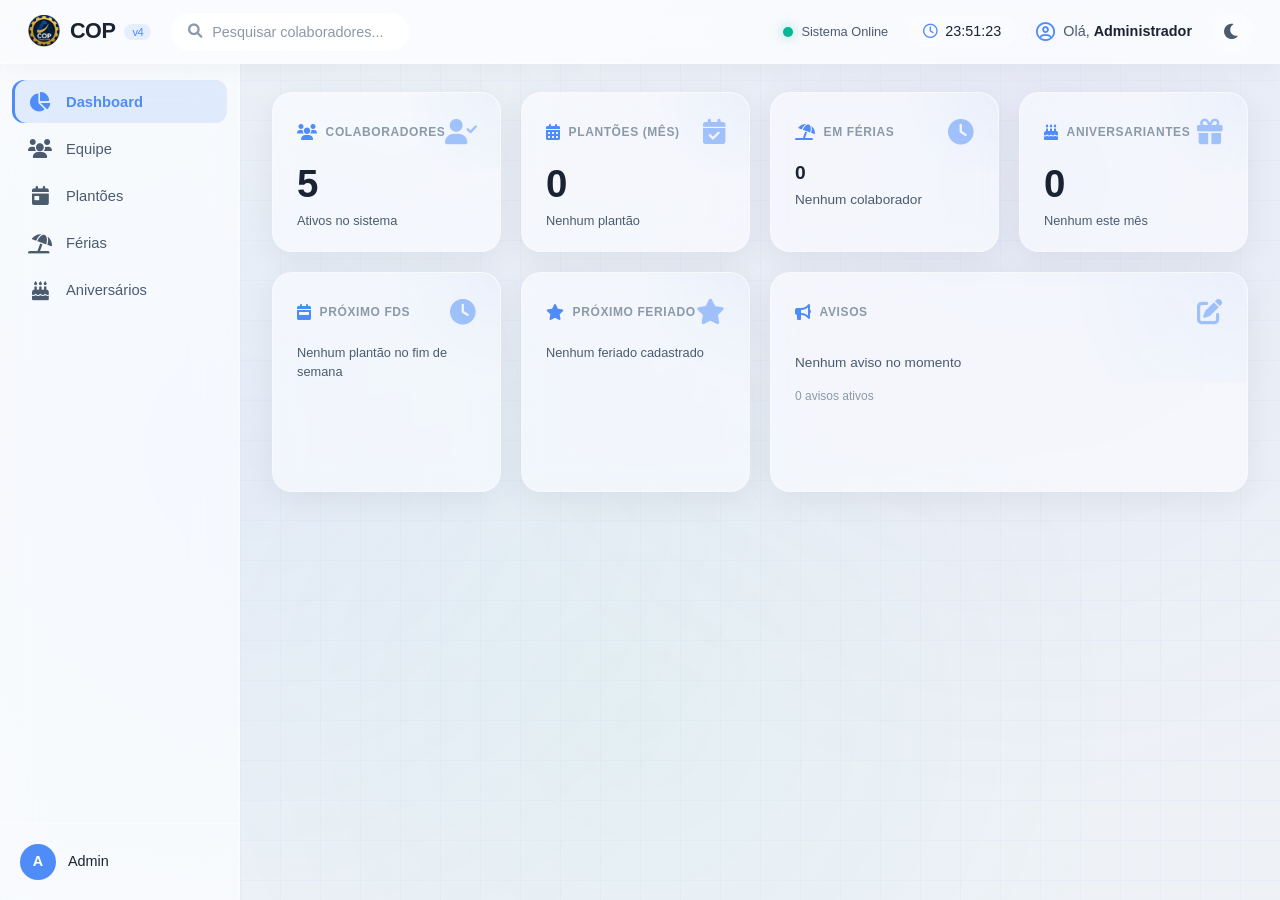
==== commit 48cce7c5: "Adiciona plantoes de feriado e card de proximo feriado no dashboard Nova aba "feriados" na planilha " ====
--- a/index.html
+++ b/index.html
@@ -119,6 +119,7 @@
          <div class="dashboard-card" id="card-ferias"></div>
          <div class="dashboard-card" id="card-aniversariantes"></div>
          <div class="dashboard-card" id="card-proximo-fds"></div>
+         <div class="dashboard-card" id="card-proximo-feriado"></div>
          <div class="dashboard-card" id="card-avisos"></div>
     </div>        
         
@@ -208,4 +209,4 @@
   <script src="js/aniversarios.js"></script>
   <script src="js/app.js"></script>
 </body>
-</html>
+</html>
--- a/css/components.css
+++ b/css/components.css
@@ -234,6 +234,29 @@
   grid-template-columns: 1fr 1fr;
   gap: 20px;
 }
+.plantao-weekend-row.single-day {
+  grid-template-columns: 1fr;
+}
+
+.plantao-holiday-group h3 i {
+  color: #f5a623;
+}
+
+.holiday-badge {
+  display: inline-flex;
+  align-items: center;
+  gap: 4px;
+  font-size: 0.7rem;
+  font-weight: 600;
+  color: #f5a623;
+  background: rgba(245, 166, 35, 0.12);
+  border-radius: 999px;
+  padding: 2px 8px;
+}
+.holiday-badge i {
+  color: #f5a623;
+  font-size: 0.65rem;
+}
 
 .plantao-day-block {
   background: rgba(255, 255, 255, 0.3);
@@ -604,6 +627,19 @@
   padding: 0;
   list-style: none;
 }
+/* E-mail na equipe */
+.team-email {
+  font-size: 0.8rem;
+  color: var(--text-secondary);
+  display: flex;
+  align-items: center;
+  gap: 6px;
+  margin-top: 2px;
+}
+.team-email i {
+  color: var(--primary);
+  font-size: 0.7rem;
+}
 
 /* ============================================================
    RESPONSIVIDADE
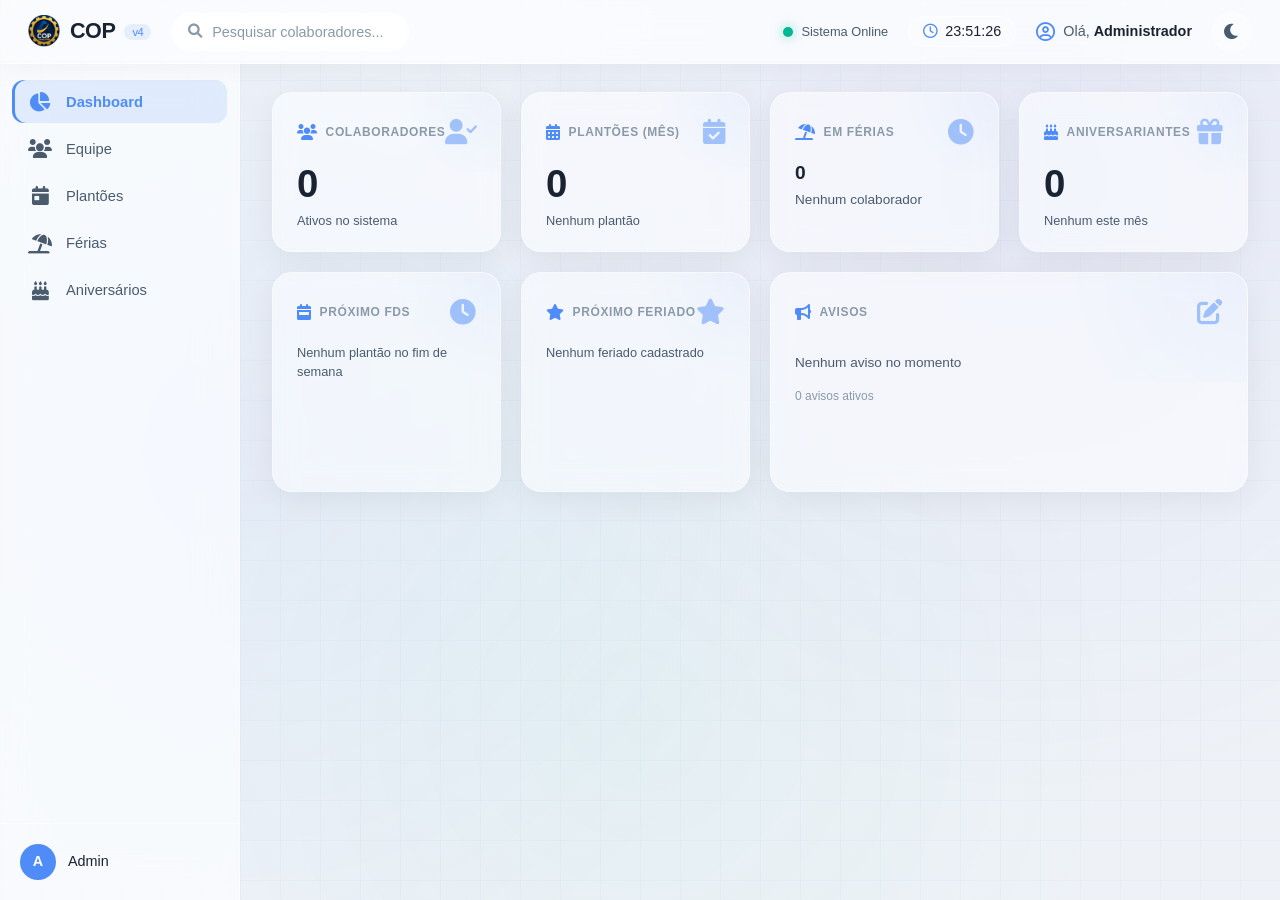
==== commit 23a424be: "Adiciona relatorio mensal da escala de plantoes e aviso de mes vizinho - Botao "Gerar relatorio" na " ====
--- a/index.html
+++ b/index.html
@@ -148,6 +148,7 @@
           <h2 id="plantMonthTitle">Julho 2026</h2>
           <button id="plantNext"><i class="fas fa-chevron-right"></i></button>
           <button id="plantToday" class="btn-today">Hoje</button>
+          <button id="plantRelatorio" class="btn-today" title="Gerar a escala do mês para enviar por e-mail ou publicar"><i class="fas fa-file-export"></i> Gerar relatório</button>
         </div>
         <div id="plantaoContainer"></div>
       </section>
@@ -207,6 +208,7 @@
   <script src="js/plantoes.js"></script>
   <script src="js/ferias.js"></script>
   <script src="js/aniversarios.js"></script>
+  <script src="js/relatorio.js"></script>
   <script src="js/app.js"></script>
 </body>
 </html>
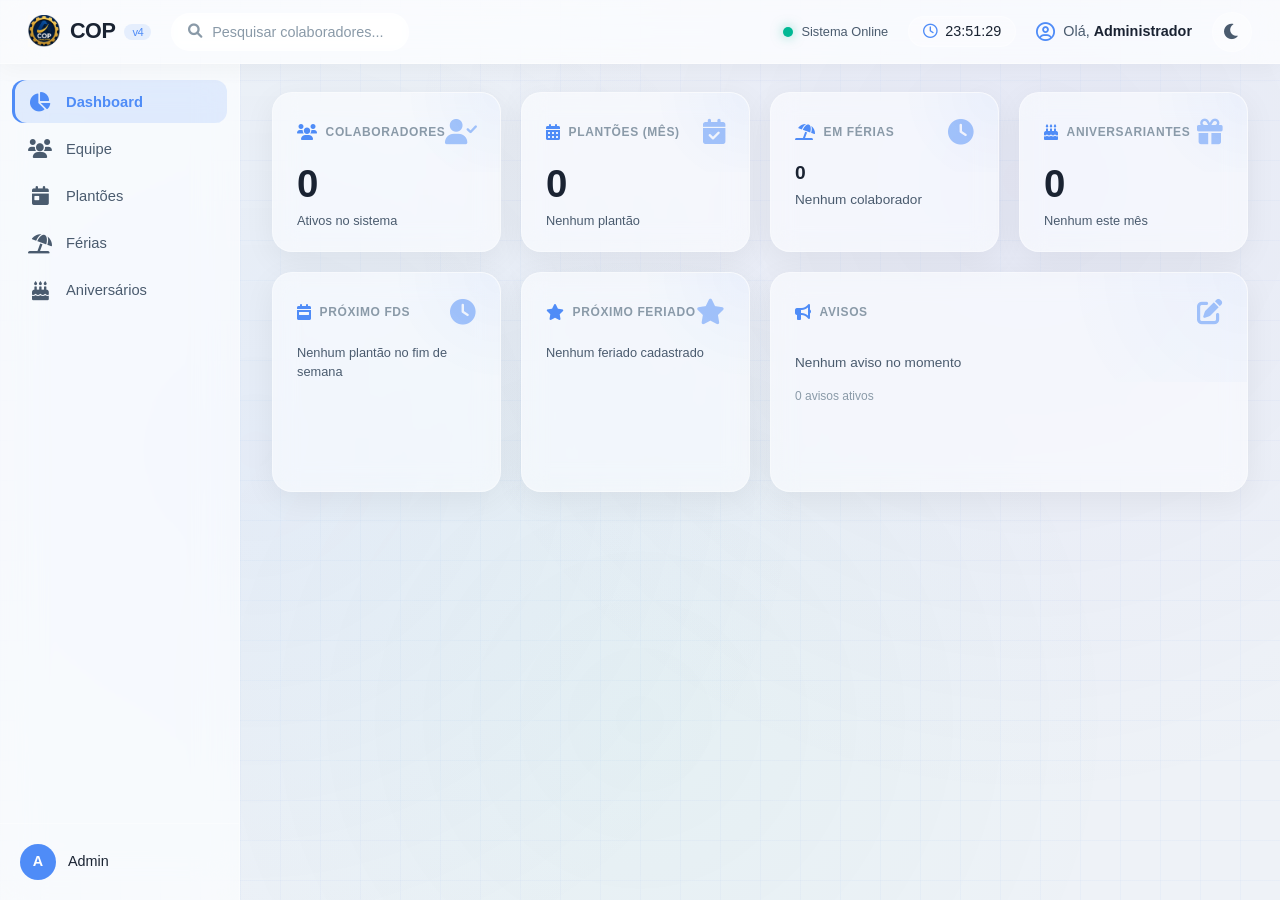
==== commit 3276555a: "Adiciona versao nos links de CSS/JS para evitar cache antigo no navegador Co-Authored-By: Claude Opu" ====
--- a/index.html
+++ b/index.html
@@ -1,214 +1,214 @@
-<!DOCTYPE html>
-<html lang="pt-BR">
-<head>
-  <meta charset="UTF-8" />
-  <meta name="viewport" content="width=device-width, initial-scale=1.0" />
-  <title>Portal COP — v4</title>
-
-  <!-- ===== FONTS & ICONS ===== -->
-  <link rel="preconnect" href="https://fonts.googleapis.com" />
-  <link rel="preconnect" href="https://fonts.gstatic.com" crossorigin />
-  <link href="https://fonts.googleapis.com/css2?family=Inter:opsz,wght@14..32,400;14..32,500;14..32,600;14..32,700&display=swap" rel="stylesheet" />
-  <link rel="stylesheet" href="https://cdnjs.cloudflare.com/ajax/libs/font-awesome/6.0.0-beta3/css/all.min.css" />
-
-  <!-- ===== CSS (ETAPAS 2 a 6) ===== -->
-  <link rel="stylesheet" href="css/style.css" />
-  <link rel="stylesheet" href="css/dashboard.css" />
-  <link rel="stylesheet" href="css/components.css" />
-  <link rel="stylesheet" href="css/animations.css" />
-  <link rel="stylesheet" href="css/dark-theme.css" />
-</head>
-<body>
-
-  <!-- ============================================================
-       HEADER PREMIUM
-  ============================================================ -->
-  <header class="app-header" id="appHeader">
-    <div class="header-left">
-      <button class="menu-toggle" id="menuToggle" aria-label="Abrir menu">
-        <i class="fas fa-bars"></i>
-      </button>
-      <div class="logo-area">
-        <img src="assets/meu-logo.png" alt="COP" class="logo-img" />
-        <span class="logo-text">COP <span class="logo-version">v4</span></span>
-      </div>
-      <div class="header-search">
-        <i class="fas fa-search search-icon"></i>
-        <input type="text" id="globalSearch" placeholder="Pesquisar colaboradores..." />
-      </div>
-    </div>
-
-    <div class="header-right">
-      <div class="header-status">
-        <span class="status-dot online"></span>
-        <span class="status-label">Sistema Online</span>
-      </div>
-      <div class="header-clock" id="headerClock">
-        <i class="far fa-clock"></i>
-        <span id="clockDisplay">--:--:--</span>
-      </div>
-      <div class="header-greeting" id="greetingDisplay">
-        <i class="far fa-user-circle"></i>
-        <span>Olá, <strong>Administrador</strong></span>
-      </div>
-      <button class="theme-toggle" id="themeToggle" aria-label="Alternar tema">
-        <i class="fas fa-moon"></i>
-      </button>
-    </div>
-  </header>
-
-  <!-- ============================================================
-       LAYOUT PRINCIPAL
-  ============================================================ -->
-  <div class="app-layout">
-
-    <!-- ===== SIDEBAR ===== -->
-    <aside class="app-sidebar" id="appSidebar">
-      <nav class="sidebar-nav">
-        <ul>
-          <li>
-            <button class="sidebar-item active" data-tab="dashboard">
-              <i class="fas fa-chart-pie"></i>
-              <span>Dashboard</span>
-            </button>
-          </li>
-          <li>
-            <button class="sidebar-item" data-tab="equipe">
-              <i class="fas fa-users"></i>
-              <span>Equipe</span>
-            </button>
-          </li>
-          <li>
-            <button class="sidebar-item" data-tab="plantoes">
-              <i class="fas fa-calendar-day"></i>
-              <span>Plantões</span>
-            </button>
-          </li>
-          <li>
-            <button class="sidebar-item" data-tab="ferias">
-              <i class="fas fa-umbrella-beach"></i>
-              <span>Férias</span>
-            </button>
-          </li>
-          <li>
-            <button class="sidebar-item" data-tab="aniversarios">
-              <i class="fas fa-birthday-cake"></i>
-              <span>Aniversários</span>
-            </button>
-          </li>
-        </ul>
-      </nav>
-      <div class="sidebar-footer">
-        <div class="user-mini">
-          <div class="avatar" style="background:#4f8cf7;">A</div>
-          <span>Admin</span>
-        </div>
-      </div>
-    </aside>
-
-    <!-- ===== CONTEÚDO PRINCIPAL ===== -->
-    <main class="app-content">
-
-      <!-- ============================================================
-           DASHBOARD
-      ============================================================ -->
-      <section class="tab-panel active" id="panel-dashboard">
-     <div class="dashboard-grid" id="dashboardGrid">
-         <div class="dashboard-card" id="card-colaboradores"></div>
-         <div class="dashboard-card" id="card-plantoes-mes"></div>
-         <div class="dashboard-card" id="card-ferias"></div>
-         <div class="dashboard-card" id="card-aniversariantes"></div>
-         <div class="dashboard-card" id="card-proximo-fds"></div>
-         <div class="dashboard-card" id="card-proximo-feriado"></div>
-         <div class="dashboard-card" id="card-avisos"></div>
-    </div>        
-        
-      </section>
-
-      <!-- ============================================================
-           EQUIPE
-      ============================================================ -->
-      <section class="tab-panel" id="panel-equipe">
-        <div class="team-toolbar">
-          <div class="team-filter">
-            <i class="fas fa-filter"></i>
-            <input type="text" id="teamFilter" placeholder="Filtrar por nome..." />
-          </div>
-          <span class="team-count" id="teamCount">0 colaboradores</span>
-        </div>
-        <div class="team-grid" id="teamGrid"></div>
-      </section>
-
-      <!-- ============================================================
-           PLANTÕES
-      ============================================================ -->
-      <section class="tab-panel" id="panel-plantoes">
-        <div class="plantao-month-nav">
-          <button id="plantPrev"><i class="fas fa-chevron-left"></i></button>
-          <h2 id="plantMonthTitle">Julho 2026</h2>
-          <button id="plantNext"><i class="fas fa-chevron-right"></i></button>
-          <button id="plantToday" class="btn-today">Hoje</button>
-          <button id="plantRelatorio" class="btn-today" title="Gerar a escala do mês para enviar por e-mail ou publicar"><i class="fas fa-file-export"></i> Gerar relatório</button>
-        </div>
-        <div id="plantaoContainer"></div>
-      </section>
-
-      <!-- ============================================================
-           FÉRIAS
-      ============================================================ -->
-      <section class="tab-panel" id="panel-ferias">
-        <div class="ferias-header">
-          <h2><i class="fas fa-umbrella-beach"></i> Férias</h2>
-          <span class="ferias-stats" id="feriasStats">0 em andamento</span>
-        </div>
-
-        <div class="ferias-kpis" id="feriasKpis"></div>
-
-        <div class="ferias-section">
-          <h3 class="ferias-section-title"><i class="fas fa-umbrella-beach"></i> Em Férias</h3>
-          <div class="ferias-cards-grid" id="feriasEmAndamento"></div>
-        </div>
-
-        <div class="ferias-section">
-          <h3 class="ferias-section-title"><i class="fas fa-calendar-check"></i> Programadas</h3>
-          <div class="ferias-cards-grid" id="feriasProgramadas"></div>
-        </div>
-
-        <div class="ferias-section">
-          <h3 class="ferias-section-title"><i class="fas fa-hourglass-half"></i> Fila de Espera</h3>
-          <div class="ferias-cards-grid" id="feriasFilaEspera"></div>
-        </div>
-
-        <div class="ferias-section">
-          <h3 class="ferias-section-title"><i class="fas fa-rocket"></i> De Volta à Operação</h3>
-          <div class="ferias-cards-grid" id="feriasRetornaram"></div>
-        </div>
-      </section>
-
-      <!-- ============================================================
-           ANIVERSÁRIOS
-      ============================================================ -->
-      <section class="tab-panel" id="panel-aniversarios">
-        <div class="aniversarios-header">
-          <h2><i class="fas fa-birthday-cake"></i> Aniversariantes</h2>
-          <span class="aniversarios-stats" id="anivStats">Próximos 30 dias</span>
-        </div>
-        <div class="aniversarios-grid" id="aniversariosGrid"></div>
-      </section>
-
-    </main>
-  </div>
-
-  <!-- ============================================================
-       SCRIPTS (ETAPA 7)
-  ============================================================ -->
-  <script src="js/theme.js"></script>
-  <script src="js/dashboard.js"></script>
-  <script src="js/equipe.js"></script>
-  <script src="js/plantoes.js"></script>
-  <script src="js/ferias.js"></script>
-  <script src="js/aniversarios.js"></script>
-  <script src="js/relatorio.js"></script>
-  <script src="js/app.js"></script>
-</body>
+<!DOCTYPE html>
+<html lang="pt-BR">
+<head>
+  <meta charset="UTF-8" />
+  <meta name="viewport" content="width=device-width, initial-scale=1.0" />
+  <title>Portal COP — v4</title>
+
+  <!-- ===== FONTS & ICONS ===== -->
+  <link rel="preconnect" href="https://fonts.googleapis.com" />
+  <link rel="preconnect" href="https://fonts.gstatic.com" crossorigin />
+  <link href="https://fonts.googleapis.com/css2?family=Inter:opsz,wght@14..32,400;14..32,500;14..32,600;14..32,700&display=swap" rel="stylesheet" />
+  <link rel="stylesheet" href="https://cdnjs.cloudflare.com/ajax/libs/font-awesome/6.0.0-beta3/css/all.min.css" />
+
+  <!-- ===== CSS (ETAPAS 2 a 6) ===== -->
+  <link rel="stylesheet" href="css/style.css?v=20261005" />
+  <link rel="stylesheet" href="css/dashboard.css?v=20261005" />
+  <link rel="stylesheet" href="css/components.css?v=20261005" />
+  <link rel="stylesheet" href="css/animations.css?v=20261005" />
+  <link rel="stylesheet" href="css/dark-theme.css?v=20261005" />
+</head>
+<body>
+
+  <!-- ============================================================
+       HEADER PREMIUM
+  ============================================================ -->
+  <header class="app-header" id="appHeader">
+    <div class="header-left">
+      <button class="menu-toggle" id="menuToggle" aria-label="Abrir menu">
+        <i class="fas fa-bars"></i>
+      </button>
+      <div class="logo-area">
+        <img src="assets/meu-logo.png" alt="COP" class="logo-img" />
+        <span class="logo-text">COP <span class="logo-version">v4</span></span>
+      </div>
+      <div class="header-search">
+        <i class="fas fa-search search-icon"></i>
+        <input type="text" id="globalSearch" placeholder="Pesquisar colaboradores..." />
+      </div>
+    </div>
+
+    <div class="header-right">
+      <div class="header-status">
+        <span class="status-dot online"></span>
+        <span class="status-label">Sistema Online</span>
+      </div>
+      <div class="header-clock" id="headerClock">
+        <i class="far fa-clock"></i>
+        <span id="clockDisplay">--:--:--</span>
+      </div>
+      <div class="header-greeting" id="greetingDisplay">
+        <i class="far fa-user-circle"></i>
+        <span>Olá, <strong>Administrador</strong></span>
+      </div>
+      <button class="theme-toggle" id="themeToggle" aria-label="Alternar tema">
+        <i class="fas fa-moon"></i>
+      </button>
+    </div>
+  </header>
+
+  <!-- ============================================================
+       LAYOUT PRINCIPAL
+  ============================================================ -->
+  <div class="app-layout">
+
+    <!-- ===== SIDEBAR ===== -->
+    <aside class="app-sidebar" id="appSidebar">
+      <nav class="sidebar-nav">
+        <ul>
+          <li>
+            <button class="sidebar-item active" data-tab="dashboard">
+              <i class="fas fa-chart-pie"></i>
+              <span>Dashboard</span>
+            </button>
+          </li>
+          <li>
+            <button class="sidebar-item" data-tab="equipe">
+              <i class="fas fa-users"></i>
+              <span>Equipe</span>
+            </button>
+          </li>
+          <li>
+            <button class="sidebar-item" data-tab="plantoes">
+              <i class="fas fa-calendar-day"></i>
+              <span>Plantões</span>
+            </button>
+          </li>
+          <li>
+            <button class="sidebar-item" data-tab="ferias">
+              <i class="fas fa-umbrella-beach"></i>
+              <span>Férias</span>
+            </button>
+          </li>
+          <li>
+            <button class="sidebar-item" data-tab="aniversarios">
+              <i class="fas fa-birthday-cake"></i>
+              <span>Aniversários</span>
+            </button>
+          </li>
+        </ul>
+      </nav>
+      <div class="sidebar-footer">
+        <div class="user-mini">
+          <div class="avatar" style="background:#4f8cf7;">A</div>
+          <span>Admin</span>
+        </div>
+      </div>
+    </aside>
+
+    <!-- ===== CONTEÚDO PRINCIPAL ===== -->
+    <main class="app-content">
+
+      <!-- ============================================================
+           DASHBOARD
+      ============================================================ -->
+      <section class="tab-panel active" id="panel-dashboard">
+     <div class="dashboard-grid" id="dashboardGrid">
+         <div class="dashboard-card" id="card-colaboradores"></div>
+         <div class="dashboard-card" id="card-plantoes-mes"></div>
+         <div class="dashboard-card" id="card-ferias"></div>
+         <div class="dashboard-card" id="card-aniversariantes"></div>
+         <div class="dashboard-card" id="card-proximo-fds"></div>
+         <div class="dashboard-card" id="card-proximo-feriado"></div>
+         <div class="dashboard-card" id="card-avisos"></div>
+    </div>        
+        
+      </section>
+
+      <!-- ============================================================
+           EQUIPE
+      ============================================================ -->
+      <section class="tab-panel" id="panel-equipe">
+        <div class="team-toolbar">
+          <div class="team-filter">
+            <i class="fas fa-filter"></i>
+            <input type="text" id="teamFilter" placeholder="Filtrar por nome..." />
+          </div>
+          <span class="team-count" id="teamCount">0 colaboradores</span>
+        </div>
+        <div class="team-grid" id="teamGrid"></div>
+      </section>
+
+      <!-- ============================================================
+           PLANTÕES
+      ============================================================ -->
+      <section class="tab-panel" id="panel-plantoes">
+        <div class="plantao-month-nav">
+          <button id="plantPrev"><i class="fas fa-chevron-left"></i></button>
+          <h2 id="plantMonthTitle">Julho 2026</h2>
+          <button id="plantNext"><i class="fas fa-chevron-right"></i></button>
+          <button id="plantToday" class="btn-today">Hoje</button>
+          <button id="plantRelatorio" class="btn-today" title="Gerar a escala do mês para enviar por e-mail ou publicar"><i class="fas fa-file-export"></i> Gerar relatório</button>
+        </div>
+        <div id="plantaoContainer"></div>
+      </section>
+
+      <!-- ============================================================
+           FÉRIAS
+      ============================================================ -->
+      <section class="tab-panel" id="panel-ferias">
+        <div class="ferias-header">
+          <h2><i class="fas fa-umbrella-beach"></i> Férias</h2>
+          <span class="ferias-stats" id="feriasStats">0 em andamento</span>
+        </div>
+
+        <div class="ferias-kpis" id="feriasKpis"></div>
+
+        <div class="ferias-section">
+          <h3 class="ferias-section-title"><i class="fas fa-umbrella-beach"></i> Em Férias</h3>
+          <div class="ferias-cards-grid" id="feriasEmAndamento"></div>
+        </div>
+
+        <div class="ferias-section">
+          <h3 class="ferias-section-title"><i class="fas fa-calendar-check"></i> Programadas</h3>
+          <div class="ferias-cards-grid" id="feriasProgramadas"></div>
+        </div>
+
+        <div class="ferias-section">
+          <h3 class="ferias-section-title"><i class="fas fa-hourglass-half"></i> Fila de Espera</h3>
+          <div class="ferias-cards-grid" id="feriasFilaEspera"></div>
+        </div>
+
+        <div class="ferias-section">
+          <h3 class="ferias-section-title"><i class="fas fa-rocket"></i> De Volta à Operação</h3>
+          <div class="ferias-cards-grid" id="feriasRetornaram"></div>
+        </div>
+      </section>
+
+      <!-- ============================================================
+           ANIVERSÁRIOS
+      ============================================================ -->
+      <section class="tab-panel" id="panel-aniversarios">
+        <div class="aniversarios-header">
+          <h2><i class="fas fa-birthday-cake"></i> Aniversariantes</h2>
+          <span class="aniversarios-stats" id="anivStats">Próximos 30 dias</span>
+        </div>
+        <div class="aniversarios-grid" id="aniversariosGrid"></div>
+      </section>
+
+    </main>
+  </div>
+
+  <!-- ============================================================
+       SCRIPTS (ETAPA 7)
+  ============================================================ -->
+  <script src="js/theme.js?v=20261005"></script>
+  <script src="js/dashboard.js?v=20261005"></script>
+  <script src="js/equipe.js?v=20261005"></script>
+  <script src="js/plantoes.js?v=20261005"></script>
+  <script src="js/ferias.js?v=20261005"></script>
+  <script src="js/aniversarios.js?v=20261005"></script>
+  <script src="js/relatorio.js?v=20261005"></script>
+  <script src="js/app.js?v=20261005"></script>
+</body>
 </html>
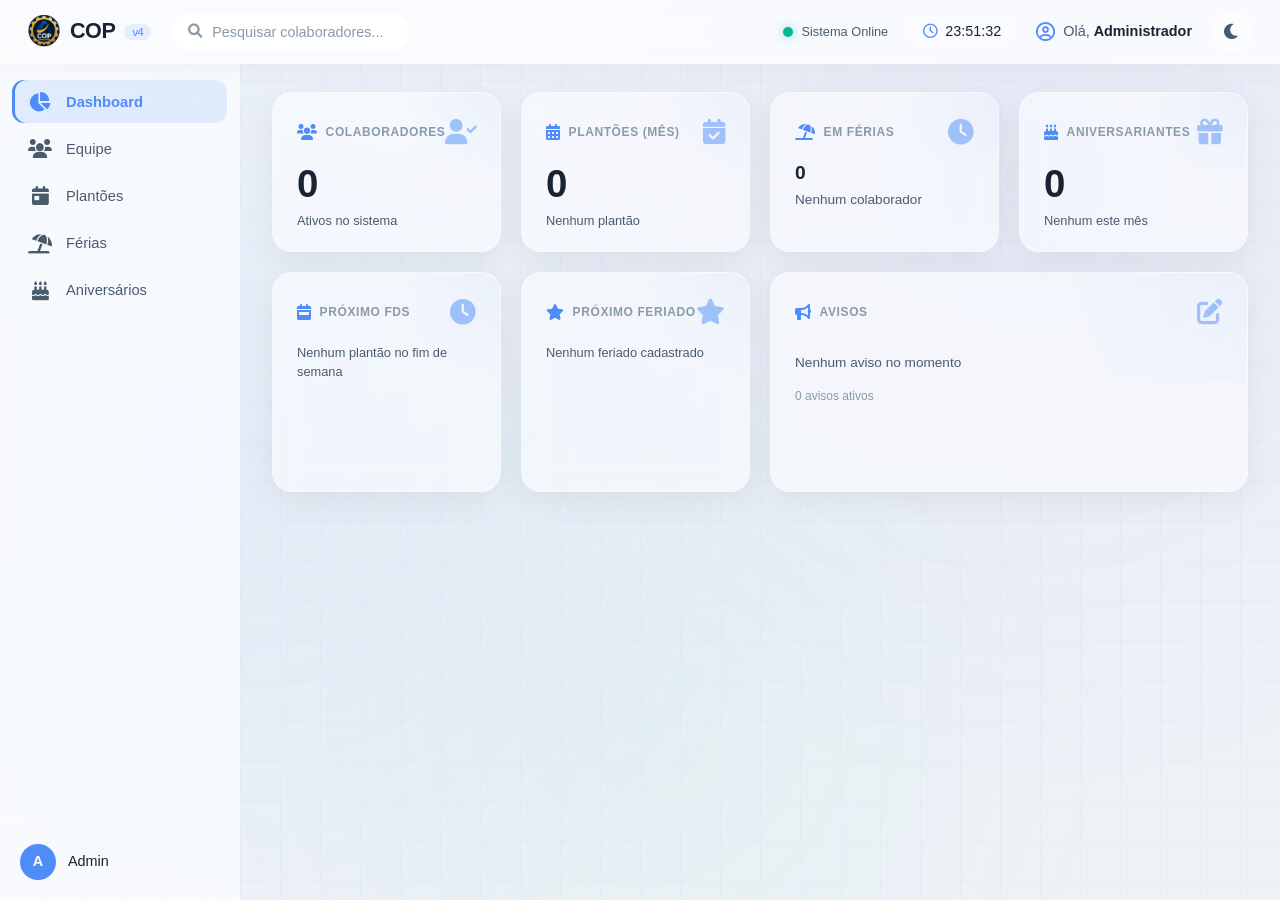
==== commit da11dbbf: "Relatorio mensal: horarios de seg a sex e avisos do mes, sem resumo por colaborador - Nova secao com" ====
--- a/index.html
+++ b/index.html
@@ -12,11 +12,11 @@
   <link rel="stylesheet" href="https://cdnjs.cloudflare.com/ajax/libs/font-awesome/6.0.0-beta3/css/all.min.css" />
 
   <!-- ===== CSS (ETAPAS 2 a 6) ===== -->
-  <link rel="stylesheet" href="css/style.css?v=20261005" />
-  <link rel="stylesheet" href="css/dashboard.css?v=20261005" />
-  <link rel="stylesheet" href="css/components.css?v=20261005" />
-  <link rel="stylesheet" href="css/animations.css?v=20261005" />
-  <link rel="stylesheet" href="css/dark-theme.css?v=20261005" />
+  <link rel="stylesheet" href="css/style.css?v=20261005b" />
+  <link rel="stylesheet" href="css/dashboard.css?v=20261005b" />
+  <link rel="stylesheet" href="css/components.css?v=20261005b" />
+  <link rel="stylesheet" href="css/animations.css?v=20261005b" />
+  <link rel="stylesheet" href="css/dark-theme.css?v=20261005b" />
 </head>
 <body>
 
@@ -202,13 +202,13 @@
   <!-- ============================================================
        SCRIPTS (ETAPA 7)
   ============================================================ -->
-  <script src="js/theme.js?v=20261005"></script>
-  <script src="js/dashboard.js?v=20261005"></script>
-  <script src="js/equipe.js?v=20261005"></script>
-  <script src="js/plantoes.js?v=20261005"></script>
-  <script src="js/ferias.js?v=20261005"></script>
-  <script src="js/aniversarios.js?v=20261005"></script>
-  <script src="js/relatorio.js?v=20261005"></script>
-  <script src="js/app.js?v=20261005"></script>
+  <script src="js/theme.js?v=20261005b"></script>
+  <script src="js/dashboard.js?v=20261005b"></script>
+  <script src="js/equipe.js?v=20261005b"></script>
+  <script src="js/plantoes.js?v=20261005b"></script>
+  <script src="js/ferias.js?v=20261005b"></script>
+  <script src="js/aniversarios.js?v=20261005b"></script>
+  <script src="js/relatorio.js?v=20261005b"></script>
+  <script src="js/app.js?v=20261005b"></script>
 </body>
 </html>
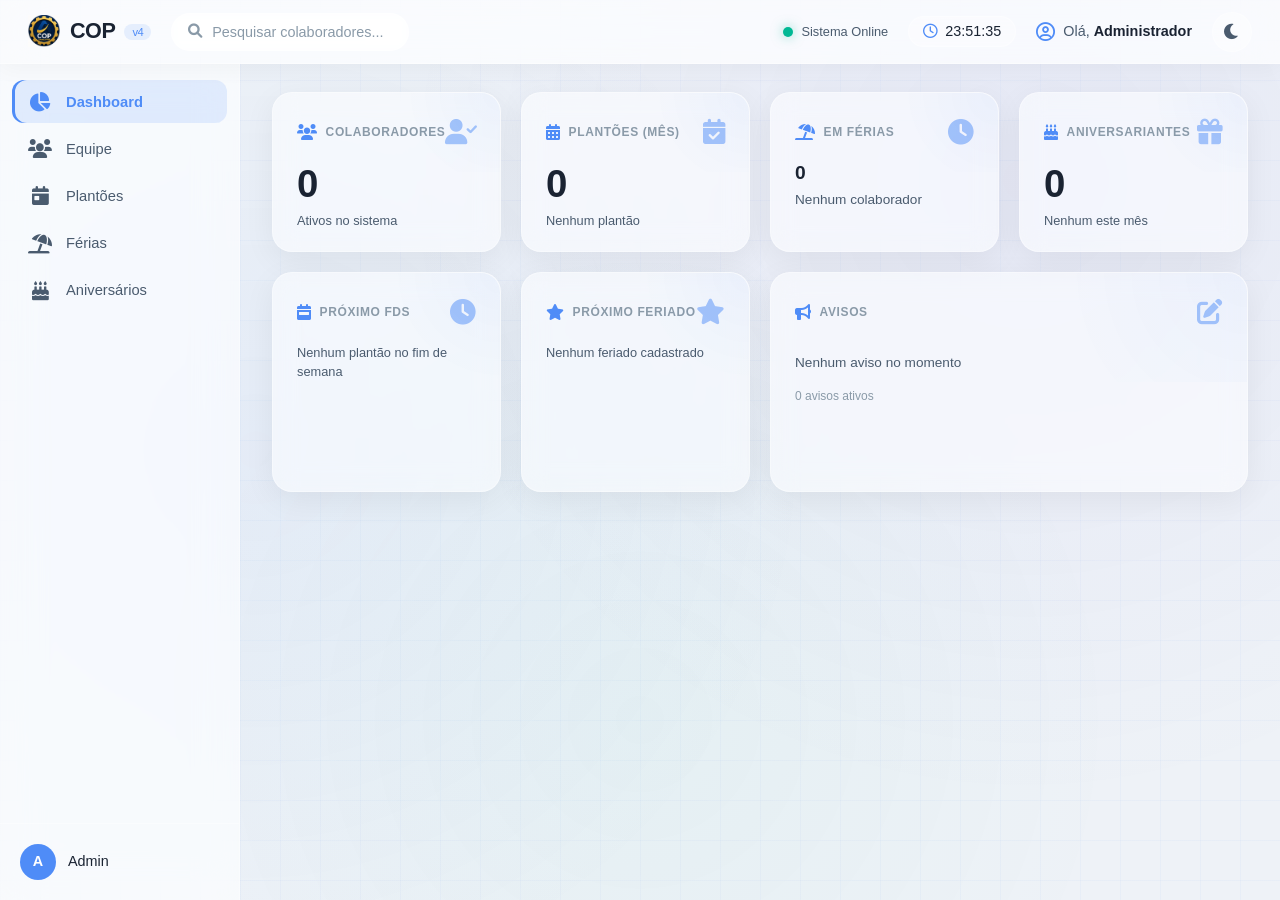
==== commit e842c476: "Relatorio mensal: cargo e situacao de ferias na tabela de horarios - Coluna "Cargo" aparece quando a" ====
--- a/index.html
+++ b/index.html
@@ -12,11 +12,11 @@
   <link rel="stylesheet" href="https://cdnjs.cloudflare.com/ajax/libs/font-awesome/6.0.0-beta3/css/all.min.css" />
 
   <!-- ===== CSS (ETAPAS 2 a 6) ===== -->
-  <link rel="stylesheet" href="css/style.css?v=20261005b" />
-  <link rel="stylesheet" href="css/dashboard.css?v=20261005b" />
-  <link rel="stylesheet" href="css/components.css?v=20261005b" />
-  <link rel="stylesheet" href="css/animations.css?v=20261005b" />
-  <link rel="stylesheet" href="css/dark-theme.css?v=20261005b" />
+  <link rel="stylesheet" href="css/style.css?v=20261005c" />
+  <link rel="stylesheet" href="css/dashboard.css?v=20261005c" />
+  <link rel="stylesheet" href="css/components.css?v=20261005c" />
+  <link rel="stylesheet" href="css/animations.css?v=20261005c" />
+  <link rel="stylesheet" href="css/dark-theme.css?v=20261005c" />
 </head>
 <body>
 
@@ -202,13 +202,13 @@
   <!-- ============================================================
        SCRIPTS (ETAPA 7)
   ============================================================ -->
-  <script src="js/theme.js?v=20261005b"></script>
-  <script src="js/dashboard.js?v=20261005b"></script>
-  <script src="js/equipe.js?v=20261005b"></script>
-  <script src="js/plantoes.js?v=20261005b"></script>
-  <script src="js/ferias.js?v=20261005b"></script>
-  <script src="js/aniversarios.js?v=20261005b"></script>
-  <script src="js/relatorio.js?v=20261005b"></script>
-  <script src="js/app.js?v=20261005b"></script>
+  <script src="js/theme.js?v=20261005c"></script>
+  <script src="js/dashboard.js?v=20261005c"></script>
+  <script src="js/equipe.js?v=20261005c"></script>
+  <script src="js/plantoes.js?v=20261005c"></script>
+  <script src="js/ferias.js?v=20261005c"></script>
+  <script src="js/aniversarios.js?v=20261005c"></script>
+  <script src="js/relatorio.js?v=20261005c"></script>
+  <script src="js/app.js?v=20261005c"></script>
 </body>
 </html>
